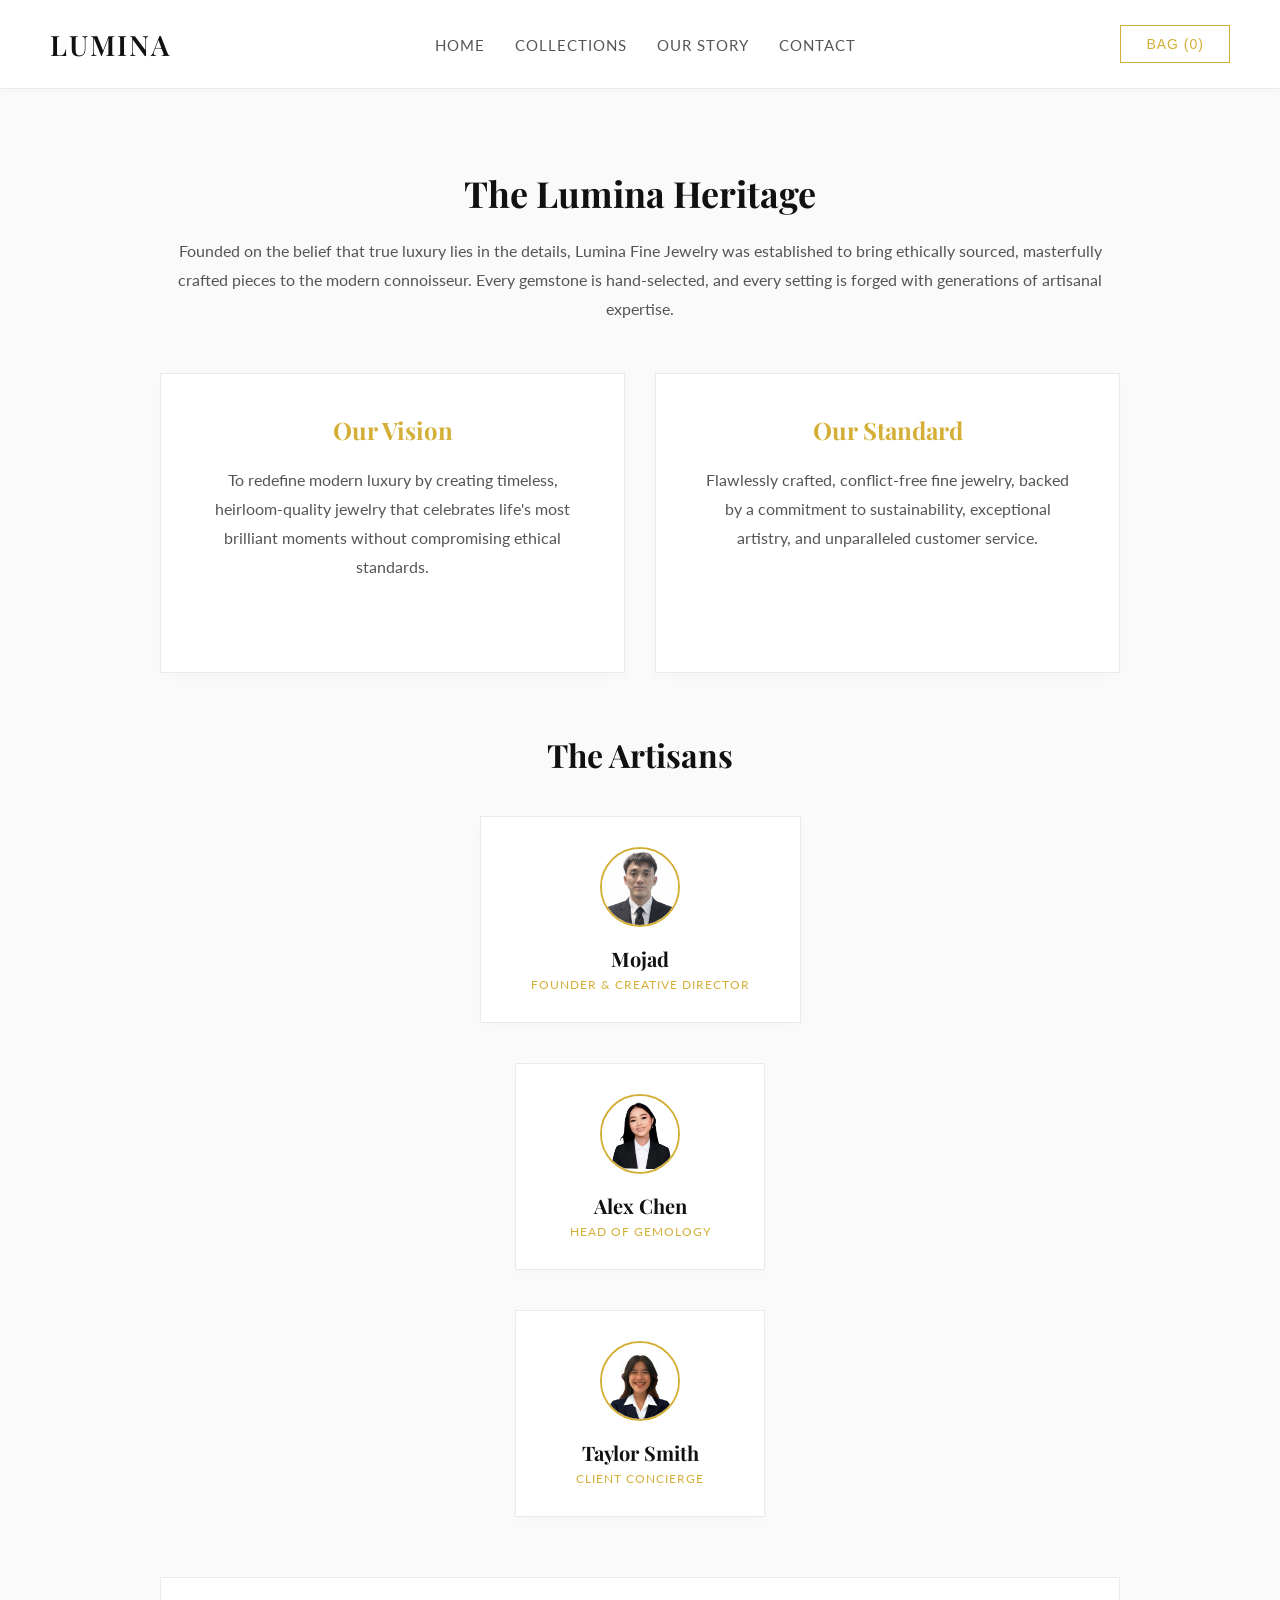
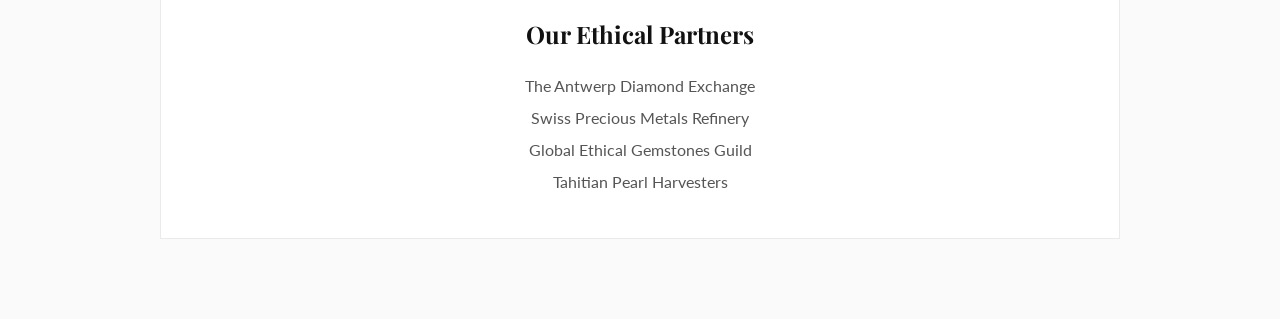
==== about.html @ 33fc54c1 "Update about.html" ====
<!DOCTYPE html>
<html lang="en">
<head>
    <meta charset="UTF-8">
    <meta name="viewport" content="width=device-width, initial-scale=1.0">
    <title>Lumina | The Atelier</title>
    <link rel="stylesheet" href="style.css">
    <link rel="preconnect" href="https://app.snipcart.com">
    <link rel="preconnect" href="https://cdn.snipcart.com">
    <link rel="stylesheet" href="https://cdn.snipcart.com/themes/v3.0.31/default/snipcart.css" />
</head>
<body>

    <header>
        <div class="logo">LUMINA</div>
        <nav>
            <ul class="nav-links">
                <li><a href="index.html">Home</a></li>
                <li><a href="products.html">Collections</a></li>
                <li><a href="about.html">Our Story</a></li>
                <li><a href="contact.html">Contact</a></li>
            </ul>
        </nav>
        <button class="snipcart-checkout yellow-basket">
            Bag (<span class="snipcart-items-count">0</span>)
        </button>
    </header>

    <main class="about-container">
        <section class="company-info" style="opacity: 0; animation: fadeUp 1s ease forwards;">
            <h1>The Lumina Heritage</h1>
            <p>Founded on the belief that true luxury lies in the details, Lumina Fine Jewelry was established to bring ethically sourced, masterfully crafted pieces to the modern connoisseur. Every gemstone is hand-selected, and every setting is forged with generations of artisanal expertise.</p>
            
            <div class="mission-vision">
                <div class="card">
                    <h2>Our Vision</h2>
                    <p>To redefine modern luxury by creating timeless, heirloom-quality jewelry that celebrates life's most brilliant moments without compromising ethical standards.</p>
                </div>
                <div class="card">
                    <h2>Our Standard</h2>
                    <p>Flawlessly crafted, conflict-free fine jewelry, backed by a commitment to sustainability, exceptional artistry, and unparalleled customer service.</p>
                </div>
            </div>
        </section>

        <section class="team-section" style="opacity: 0; animation: fadeUp 1s ease forwards; animation-delay: 0.2s;">
            <h2>The Artisans</h2>
            
            <div class="hierarchy">
                <div class="tier ceo-tier">
                    <div class="team-member">
                        <img src="ceo.jpg" alt="Mojad" class="team-img">
                        <h3>Mojad</h3>
                        <p class="role">Founder & Creative Director</p>
                    </div>
                </div>

                <div class="tier manager-tier">
                    <div class="team-member">
                        <img src="manager.jpg" alt="Alex Chen" class="team-img">
                        <h3>Alex Chen</h3>
                        <p class="role">Head of Gemology</p>
                    </div>
                </div>

                <div class="tier staff-tier">
                    <div class="team-member">
                        <img src="staff.jpg" alt="Taylor Smith" class="team-img">
                        <h3>Taylor Smith</h3>
                        <p class="role">Client Concierge</p>
                    </div>
                </div>
            </div>
        </section>

        <section class="suppliers-section" style="opacity: 0; animation: fadeUp 1s ease forwards; animation-delay: 0.4s;">
            <h2>Our Ethical Partners</h2>
            <ul>
                <li>The Antwerp Diamond Exchange</li>
                <li>Swiss Precious Metals Refinery</li>
                <li>Global Ethical Gemstones Guild</li>
                <li>Tahitian Pearl Harvesters</li>
            </ul>
        </section>
    </main>

    <script async src="https://cdn.snipcart.com/themes/v3.0.31/default/snipcart.js"></script>
    <div hidden id="snipcart" data-api-key="ODQwMzdhNmEtYWU3Ny00MjI5LTlhM2MtNGY4MDAyZmQyNzFiNjM5MDkyNjI5MzI3NDUwMDEy" data-currency="php"></div>
    <script src="script.js"></script>
</body>
</html>
---- style.css ----
@import url('https://fonts.googleapis.com/css2?family=Playfair+Display:ital,wght@0,400;0,600;1,400&family=Lato:wght@300;400&display=swap');

/* General Reset & Luxury Typography */
* { 
    margin: 0; 
    padding: 0; 
    box-sizing: border-box; 
}

body { 
    background-color: #FAFAFA; /* Pearl White */
    color: #333333; /* Soft Onyx */
    font-family: 'Lato', sans-serif; 
}

h1, h2, h3, .logo {
    font-family: 'Playfair Display', serif;
}

/* Header & Navigation */
header { 
    display: flex; 
    justify-content: space-between; 
    align-items: center; 
    padding: 25px 50px; 
    background-color: #FFFFFF; 
    border-bottom: 1px solid #EAEAEA;
    box-shadow: 0 2px 10px rgba(0,0,0,0.02);
}

.logo { 
    font-size: 28px; 
    font-weight: 600; 
    letter-spacing: 2px; 
    color: #111;
}

.nav-links { 
    list-style: none; 
    display: flex; 
    gap: 30px; 
}

.nav-links a { 
    color: #555555; 
    text-decoration: none; 
    font-size: 15px;
    letter-spacing: 1px;
    text-transform: uppercase;
    transition: color 0.3s ease; 
}

.nav-links a:hover { 
    color: #D4AF37; /* Luxury Gold */
}

/* The Gold Basket */
.yellow-basket { 
    background-color: transparent; 
    color: #D4AF37; 
    border: 1px solid #D4AF37; 
    padding: 10px 25px; 
    border-radius: 0px; /* Sharp corners for luxury feel */
    cursor: pointer; 
    font-size: 14px; 
    text-transform: uppercase;
    letter-spacing: 1px;
    transition: all 0.4s ease; 
}

.yellow-basket:hover { 
    background-color: #D4AF37; 
    color: #FFFFFF; 
}

/* Hero Section */
.hero {
    height: 85vh;
    display: flex;
    align-items: center;
    justify-content: center;
    text-align: center;
    padding: 0 20px;
    /* Elegant Jewelry Background */
    background: linear-gradient(rgba(250, 250, 250, 0.3), rgba(250, 250, 250, 0.8)), url('https://images.unsplash.com/photo-1515562141207-7a88fb7ce338?auto=format&fit=crop&w=1920&q=80');
    background-size: cover;
    background-position: center;
}

.hero-content h1 { 
    font-size: 56px; 
    margin-bottom: 20px; 
    color: #111;
}

.hero-content p { 
    font-size: 18px; 
    max-width: 600px; 
    margin: 0 auto 30px auto; 
    color: #555; 
    line-height: 1.8; 
}

/* Buttons */
.btn { 
    padding: 14px 35px; 
    text-decoration: none; 
    font-size: 14px;
    text-transform: uppercase;
    letter-spacing: 2px;
    margin: 0 10px; 
    display: inline-block; 
    cursor: pointer; 
    border: 1px solid #111; 
    transition: all 0.4s ease;
}

.primary-btn { 
    background-color: #111; 
    color: #FFF; 
}

.primary-btn:hover {
    background-color: #D4AF37;
    border-color: #D4AF37;
}

.secondary-btn { 
    background-color: transparent; 
    color: #111; 
}

.secondary-btn:hover {
    background-color: #f0f0f0;
}

/* Animations */
@keyframes fadeUp {
    from { opacity: 0; transform: translateY(30px); }
    to { opacity: 1; transform: translateY(0); }
}

.hero-content {
    opacity: 0;
    animation: fadeUp 1.2s ease forwards;
}

/* Snipcart Luxury Theme Overrides */
#snipcart {
    --bgColor-default: #FFFFFF; 
    --bgColor-alt: #FAFAFA;
    --color-default: #333333;
    --color-alt: #777777;
    --color-icon: #D4AF37;
    --color-brand: #D4AF37;
    --color-link: #D4AF37;
    --color-buttonPrimary: #111111;
    --color-buttonPrimary-hover: #D4AF37;
    --color-buttonPrimary-text: #FFFFFF; 
    --borderColor-default: #EEEEEE;
}

/* Mobile Responsiveness */
@media (max-width: 768px) {
    header { flex-direction: column; padding: 20px; gap: 15px; text-align: center; }
    .nav-links { flex-wrap: wrap; justify-content: center; gap: 15px; }
    .hero-content h1 { font-size: 36px; }
}
/* =========================================
   LUXURY PRODUCT GRID - 
   ========================================= */
.shop-container { 
    max-width: 1200px; 
    margin: 60px auto; 
    padding: 20px; 
}

.product-grid { 
    display: grid; 
    grid-template-columns: repeat(auto-fit, minmax(300px, 1fr)); 
    gap: 40px; 
}

.product-card { 
    background-color: #FFFFFF; 
    padding: 30px; 
    text-align: center; 
    border: 1px solid #EAEAEA;
    transition: all 0.5s ease; 
    opacity: 0; 
    animation: fadeUp 0.8s ease forwards;
}

.product-card:hover { 
    transform: translateY(-8px); 
    box-shadow: 0 15px 30px rgba(0,0,0,0.05); 
    border-color: #D4AF37;
}

/* Staggered Animations */
.product-card:nth-child(1) { animation-delay: 0.1s; }
.product-card:nth-child(2) { animation-delay: 0.2s; }
.product-card:nth-child(3) { animation-delay: 0.3s; }
.product-card:nth-child(4) { animation-delay: 0.4s; }
.product-card:nth-child(5) { animation-delay: 0.5s; }

.product-card h3 { 
    margin-bottom: 10px; 
    font-size: 22px; 
    color: #111;
}

.product-card .category { 
    font-size: 11px; 
    color: #D4AF37; 
    margin-bottom: 15px; 
    text-transform: uppercase; 
    letter-spacing: 2px;
}

.product-card .desc { 
    font-size: 14px; 
    color: #777; 
    margin-bottom: 25px; 
    height: 40px; 
    line-height: 1.5;
}

.product-card .price { 
    font-size: 20px; 
    font-weight: 600; 
    margin-bottom: 25px; 
    color: #111;
}

.product-img {
    width: 100%;
    height: 280px;
    object-fit: cover;
    margin-bottom: 20px;
    transition: transform 0.7s ease;
}

.product-card:hover .product-img {
    transform: scale(1.05);
}

.search-container input {
    padding: 12px 20px; 
    width: 100%; 
    max-width: 400px; 
    border: 1px solid #EAEAEA; 
    background-color: #FAFAFA; 
    color: #333; 
    font-family: 'Lato', sans-serif;
    outline: none;
    transition: border 0.3s ease;
}

.search-container input:focus {
    border-color: #D4AF37;
}
/* =========================================
   ABOUT PAGE (LUXURY THEME)
   ========================================= */
.about-container { max-width: 1000px; margin: 60px auto; padding: 20px; text-align: center; }
.company-info h1 { margin-bottom: 20px; color: #111; font-size: 36px; }
.company-info p { color: #555; line-height: 1.8; margin-bottom: 50px; }
.mission-vision { display: flex; gap: 30px; margin-bottom: 60px; }
.mission-vision .card { background-color: #FFF; padding: 40px; border: 1px solid #EAEAEA; flex: 1; box-shadow: 0 5px 15px rgba(0,0,0,0.02); }
.mission-vision h2 { color: #D4AF37; margin-bottom: 20px; font-size: 24px; }

.team-section { margin-bottom: 60px; }
.team-section h2 { margin-bottom: 40px; color: #111; font-size: 32px;}
.hierarchy { display: flex; flex-direction: column; align-items: center; gap: 40px; }
.tier { display: flex; justify-content: center; gap: 30px; }
.team-member { background-color: #FFF; padding: 30px 50px; border: 1px solid #EAEAEA; text-align: center; min-width: 250px; box-shadow: 0 5px 15px rgba(0,0,0,0.02); }
.team-img { width: 80px; height: 80px; border-radius: 50%; object-fit: cover; border: 2px solid #D4AF37; margin-bottom: 15px; }
.team-member h3 { margin-bottom: 5px; font-size: 20px; color: #111; }
.team-member .role { color: #D4AF37; font-size: 12px; text-transform: uppercase; letter-spacing: 1px; }

.suppliers-section { background-color: #FFF; padding: 40px; border: 1px solid #EAEAEA; }
.suppliers-section h2 { color: #111; margin-bottom: 20px; }
.suppliers-section ul { list-style: none; color: #555; line-height: 2; }

/* =========================================
   CONTACT PAGE (LUXURY THEME)
   ========================================= */
.contact-container { max-width: 1000px; margin: 60px auto; padding: 20px; }
.contact-wrapper { display: flex; gap: 50px; flex-wrap: wrap; }
.contact-info, .contact-form-container { flex: 1; min-width: 300px; background-color: #FFF; padding: 40px; border: 1px solid #EAEAEA; box-shadow: 0 5px 15px rgba(0,0,0,0.02); }
.contact-info h2, .contact-form-container h2 { margin-bottom: 25px; color: #111; }
.contact-info p { color: #555; margin-bottom: 25px; line-height: 1.8; }
.info-list { list-style: none; margin-bottom: 30px; }
.info-list li { margin-bottom: 15px; color: #333; }

.contact-form .form-group { margin-bottom: 25px; }
.contact-form label { display: block; margin-bottom: 10px; color: #555; font-size: 12px; text-transform: uppercase; letter-spacing: 1px; text-align: left; }
.contact-form input, .contact-form select, .contact-form textarea { width: 100%; padding: 15px; background-color: #FAFAFA; border: 1px solid #EAEAEA; color: #333; font-family: 'Lato', sans-serif; outline: none; transition: border 0.3s ease; }
.contact-form input:focus, .contact-form select:focus, .contact-form textarea:focus { border-color: #D4AF37; }
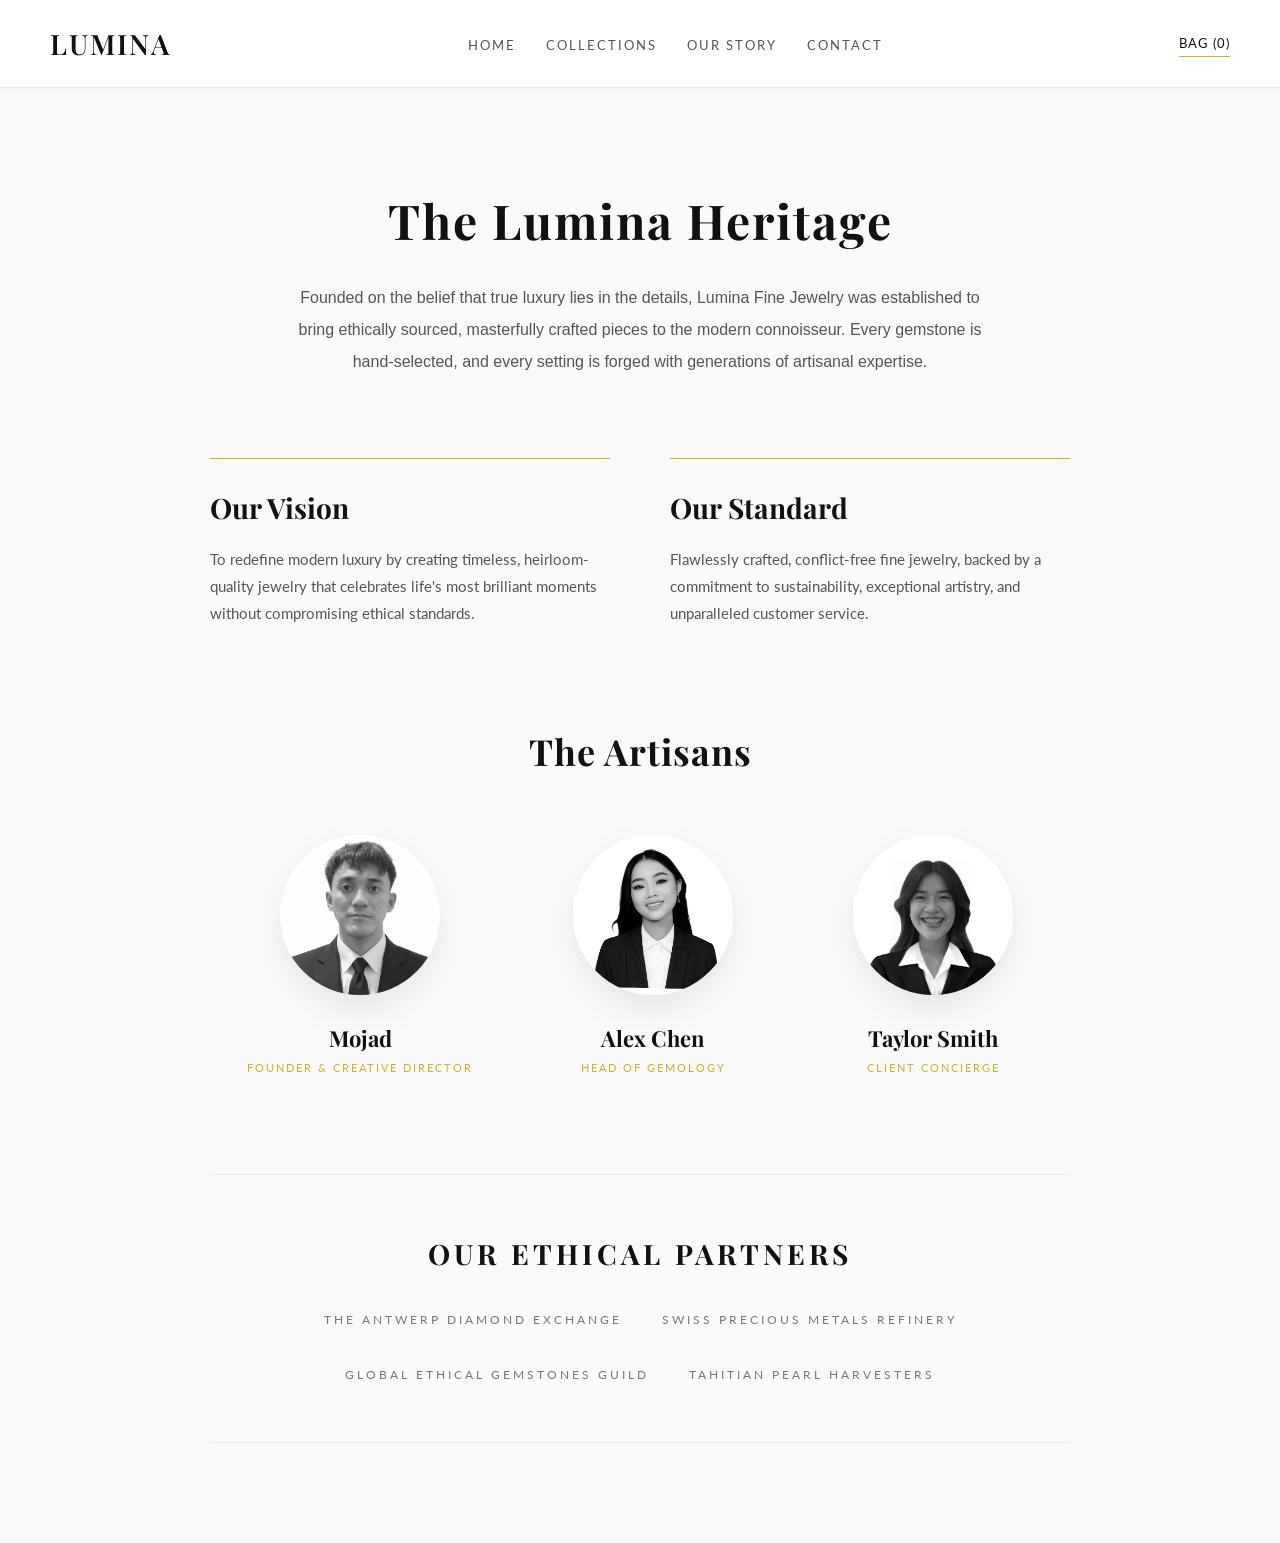
==== commit 467f9c35: "Fix HTML encoding issues in about.html" ====
--- a/about.html
+++ b/about.html
@@ -85,7 +85,7 @@
     </main>
 
     <script async src="https://cdn.snipcart.com/themes/v3.0.31/default/snipcart.js"></script>
-    <div hidden id="snipcart" data-api-key="ODQwMzdhNmEtYWU3Ny00MjI5LTlhM2MtNGY4MDAyZmQyNzFiNjM5MDkyNjI5MzI3NDUwMDEy" data-currency="php"></div>
+    <div hidden id="snipcart" data-api-key="ZjcyM2M0YTAtOWQ5Zi00ODljLTkwZDQtMDY2Mzk1NTE3ZDMyNjM5MTAwMDE5Mzc3NTAxNTI1" data-currency="php"></div>
     <script src="script.js"></script>
 </body>
 </html>
--- a/style.css
+++ b/style.css
@@ -1,6 +1,8 @@
 @import url('https://fonts.googleapis.com/css2?family=Playfair+Display:ital,wght@0,400;0,600;1,400&family=Lato:wght@300;400&display=swap');
 
-/* General Reset & Luxury Typography */
+/* =========================================
+   GENERAL RESET & LUXURY TYPOGRAPHY
+   ========================================= */
 * { 
     margin: 0; 
     padding: 0; 
@@ -17,7 +19,9 @@
     font-family: 'Playfair Display', serif;
 }
 
-/* Header & Navigation */
+/* =========================================
+   HEADER & NAVIGATION
+   ========================================= */
 header { 
     display: flex; 
     justify-content: space-between; 
@@ -26,6 +30,7 @@
     background-color: #FFFFFF; 
     border-bottom: 1px solid #EAEAEA;
     box-shadow: 0 2px 10px rgba(0,0,0,0.02);
+    position: relative; /* Fixes overlap */
 }
 
 .logo { 
@@ -33,6 +38,7 @@
     font-weight: 600; 
     letter-spacing: 2px; 
     color: #111;
+    text-transform: uppercase;
 }
 
 .nav-links { 
@@ -44,8 +50,8 @@
 .nav-links a { 
     color: #555555; 
     text-decoration: none; 
-    font-size: 15px;
-    letter-spacing: 1px;
+    font-size: 13px;
+    letter-spacing: 2px;
     text-transform: uppercase;
     transition: color 0.3s ease; 
 }
@@ -57,95 +63,249 @@
 /* The Gold Basket */
 .yellow-basket { 
     background-color: transparent; 
-    color: #D4AF37; 
-    border: 1px solid #D4AF37; 
-    padding: 10px 25px; 
-    border-radius: 0px; /* Sharp corners for luxury feel */
+    color: #111; 
+    border: none;
+    border-bottom: 1px solid #D4AF37;
+    padding: 5px 0; 
     cursor: pointer; 
-    font-size: 14px; 
+    font-size: 13px; 
+    font-family: 'Lato', sans-serif;
     text-transform: uppercase;
     letter-spacing: 1px;
     transition: all 0.4s ease; 
 }
 
 .yellow-basket:hover { 
-    background-color: #D4AF37; 
-    color: #FFFFFF; 
-}
-
-/* Hero Section */
+    color: #D4AF37; 
+}
+
+/* =========================================
+   HERO SECTION (SPLIT EDITORIAL DESIGN)
+   ========================================= */
 .hero {
-    height: 85vh;
+    height: 88vh; 
     display: flex;
     align-items: center;
-    justify-content: center;
-    text-align: center;
-    padding: 0 20px;
-    /* Elegant Jewelry Background */
-    background: linear-gradient(rgba(250, 250, 250, 0.3), rgba(250, 250, 250, 0.8)), url('https://images.unsplash.com/photo-1515562141207-7a88fb7ce338?auto=format&fit=crop&w=1920&q=80');
-    background-size: cover;
-    background-position: center;
-}
-
-.hero-content h1 { 
-    font-size: 56px; 
+    justify-content: space-between;
+    background-color: #FAFAFA;
+    padding: 0; /* Removing padding so the image bleeds to the edge */
+}
+
+.hero-text {
+    width: 50%;
+    padding: 0 8%;
+    text-align: left;
+    opacity: 0;
+    animation: slideRight 1.2s ease forwards;
+}
+
+.hero-image {
+    width: 50%;
+    height: 100%;
+    /* Stunning crisp jewelry image, no fade */
+    background: url('https://images.unsplash.com/photo-1515562141207-7a88fb7ce338?auto=format&fit=crop&w=1920&q=80') center/cover no-repeat;
+    opacity: 0;
+    animation: slideLeft 1.2s ease forwards;
+}
+
+.hero-text h1 { 
+    font-size: 68px; /* Massive editorial font */
     margin-bottom: 20px; 
     color: #111;
-}
-
-.hero-content p { 
-    font-size: 18px; 
-    max-width: 600px; 
-    margin: 0 auto 30px auto; 
+    line-height: 1.1;
+}
+
+.hero-text p { 
+    font-size: 16px; 
+    margin-bottom: 40px; 
     color: #555; 
     line-height: 1.8; 
-}
-
-/* Buttons */
+    max-width: 450px;
+}
+
+.cta-buttons {
+    display: flex;
+    gap: 20px;
+}
+
 .btn { 
     padding: 14px 35px; 
     text-decoration: none; 
-    font-size: 14px;
-    text-transform: uppercase;
-    letter-spacing: 2px;
-    margin: 0 10px; 
+    font-size: 11px;
+    text-transform: uppercase;
+    letter-spacing: 3px;
+    margin: 0; /* Resetting margin for the flex layout */
     display: inline-block; 
     cursor: pointer; 
     border: 1px solid #111; 
     transition: all 0.4s ease;
 }
 
-.primary-btn { 
-    background-color: #111; 
-    color: #FFF; 
-}
-
-.primary-btn:hover {
-    background-color: #D4AF37;
-    border-color: #D4AF37;
-}
-
-.secondary-btn { 
+/* Custom Sliding Animations */
+@keyframes slideRight {
+    from { opacity: 0; transform: translateX(-40px); }
+    to { opacity: 1; transform: translateX(0); }
+}
+
+@keyframes slideLeft {
+    from { opacity: 0; transform: translateX(40px); }
+    to { opacity: 1; transform: translateX(0); }
+}
+
+/* =========================================
+   "LOOKBOOK" COLLECTION LAYOUT
+   ========================================= */
+.shop-container { max-width: 1000px; margin: 60px auto; padding: 20px; }
+
+.product-grid { 
+    display: flex; 
+    flex-direction: column; 
+    gap: 80px; 
+}
+
+.product-card { 
+    display: flex;
+    flex-direction: row;
+    align-items: center;
     background-color: transparent; 
-    color: #111; 
-}
-
-.secondary-btn:hover {
-    background-color: #f0f0f0;
-}
-
-/* Animations */
+    border: none;
+    border-bottom: 1px solid #EAEAEA;
+    padding-bottom: 50px;
+    gap: 50px;
+    opacity: 0; 
+    animation: fadeUp 0.8s ease forwards;
+}
+
+.product-card:nth-child(1) { animation-delay: 0.1s; }
+.product-card:nth-child(2) { animation-delay: 0.2s; }
+.product-card:nth-child(3) { animation-delay: 0.3s; }
+.product-card:nth-child(4) { animation-delay: 0.4s; }
+.product-card:nth-child(5) { animation-delay: 0.5s; }
+
+.product-img {
+    width: 50%;
+    height: 450px; 
+    object-fit: cover;
+    border-radius: 4px;
+    box-shadow: 0 10px 30px rgba(0,0,0,0.05);
+}
+
+.product-info {
+    width: 50%;
+    text-align: left;
+    display: flex;
+    flex-direction: column;
+}
+
+.product-info h3 { margin-bottom: 15px; font-size: 32px; color: #111; }
+.product-info .category { font-size: 12px; color: #D4AF37; margin-bottom: 25px; text-transform: uppercase; letter-spacing: 3px; }
+.product-info .desc { font-size: 15px; color: #555; margin-bottom: 35px; line-height: 1.8; }
+.product-info .price { font-size: 24px; font-weight: 600; margin-bottom: 35px; color: #111; }
+
+.bag-btn {
+    align-self: flex-start;
+    background: transparent;
+    color: #111;
+    border: 1px solid #111;
+    padding: 15px 35px;
+    font-size: 11px;
+    text-transform: uppercase;
+    letter-spacing: 3px;
+    cursor: pointer;
+    transition: all 0.4s ease;
+}
+
+.bag-btn:hover { background: #111; color: #FFF; border-color: #111; }
+
+
+/* =========================================
+   ATELIER (ABOUT) PAGE
+   ========================================= */
+.about-container { max-width: 900px; margin: 80px auto; padding: 20px; text-align: center; }
+.company-info h1 { margin-bottom: 30px; color: #111; font-size: 48px; letter-spacing: 2px; }
+.company-info > p { color: #555; line-height: 2; margin: 0 auto 80px; max-width: 700px; font-size: 16px; font-weight: 300; }
+
+.mission-vision { display: flex; gap: 60px; margin-bottom: 100px; text-align: left; }
+.mission-vision .card { background: transparent; padding: 0; border: none; border-top: 1px solid #D4AF37; padding-top: 30px; flex: 1; box-shadow: none; }
+.mission-vision h2 { color: #111; margin-bottom: 20px; font-size: 28px; }
+.mission-vision p { color: #555; line-height: 1.8; font-size: 15px; }
+
+.team-section { margin-bottom: 100px; }
+.team-section h2 { margin-bottom: 60px; font-size: 36px; color: #111; letter-spacing: 1px; }
+
+/* Horizontal Artisan Layout */
+.hierarchy { 
+    display: flex; 
+    flex-direction: row; 
+    justify-content: center; 
+    align-items: flex-start; 
+    gap: 80px; 
+    flex-wrap: wrap; 
+}
+
+.tier { 
+    display: contents; 
+}
+
+.team-member { 
+    background: transparent; 
+    padding: 0; 
+    border: none; 
+    text-align: center; 
+    min-width: 200px; 
+    box-shadow: none; 
+    transition: transform 0.4s ease; 
+}
+.team-member:hover { transform: translateY(-5px); }
+
+/* High-Fashion Grayscale Effect */
+.team-img { 
+    width: 160px; 
+    height: 160px; 
+    border-radius: 50%; 
+    object-fit: cover; 
+    border: none; 
+    box-shadow: 0 15px 35px rgba(0,0,0,0.08); 
+    margin-bottom: 25px; 
+    filter: grayscale(100%); 
+    transition: all 0.5s ease; 
+}
+.team-member:hover .team-img { filter: grayscale(0%); box-shadow: 0 20px 40px rgba(212, 175, 55, 0.3); }
+
+.team-member h3 { margin-bottom: 8px; font-size: 22px; color: #111; }
+.team-member .role { color: #D4AF37; font-size: 11px; text-transform: uppercase; letter-spacing: 2px; }
+
+/* Suppliers */
+.suppliers-section { border-top: 1px solid #EAEAEA; border-bottom: 1px solid #EAEAEA; padding: 60px 0; background: transparent; }
+.suppliers-section h2 { margin-bottom: 40px; font-size: 28px; color: #111; text-transform: uppercase; letter-spacing: 4px; }
+.suppliers-section ul { list-style: none; display: flex; flex-wrap: wrap; justify-content: center; gap: 40px; }
+.suppliers-section li { color: #777; font-size: 12px; text-transform: uppercase; letter-spacing: 3px; transition: color 0.3s ease; }
+.suppliers-section li:hover { color: #D4AF37; }
+
+/* =========================================
+   CONCIERGE (CONTACT) PAGE
+   ========================================= */
+.contact-container { max-width: 1000px; margin: 60px auto; padding: 20px; text-align: center; }
+.contact-info h2, .contact-form-container h2 { margin-bottom: 20px; color: #111; font-size: 32px; }
+.contact-info p { color: #555; line-height: 1.8; margin-bottom: 40px; }
+.contact-wrapper { display: flex; gap: 50px; flex-wrap: wrap; text-align: left; }
+.contact-info, .contact-form-container { background-color: #FFF; padding: 40px; border: 1px solid #EAEAEA; flex: 1; box-shadow: 0 5px 15px rgba(0,0,0,0.02); }
+.contact-form .form-group { margin-bottom: 25px; }
+.contact-form label { display: block; margin-bottom: 10px; color: #555; font-size: 12px; text-transform: uppercase; letter-spacing: 1px; }
+.contact-form input, .contact-form select, .contact-form textarea { width: 100%; padding: 15px; background-color: #FAFAFA; border: 1px solid #EAEAEA; color: #333; font-family: 'Lato', sans-serif; outline: none; transition: border 0.3s ease; }
+.contact-form input:focus, .contact-form select:focus, .contact-form textarea:focus { border-color: #D4AF37; }
+
+/* =========================================
+   SEARCH BAR & UTILITIES
+   ========================================= */
+.search-container input { padding: 12px 20px; width: 100%; max-width: 400px; border: 1px solid #EAEAEA; background-color: #FAFAFA; color: #333; outline: none; }
+
 @keyframes fadeUp {
     from { opacity: 0; transform: translateY(30px); }
     to { opacity: 1; transform: translateY(0); }
 }
 
-.hero-content {
-    opacity: 0;
-    animation: fadeUp 1.2s ease forwards;
-}
-
-/* Snipcart Luxury Theme Overrides */
+/* Snipcart Light Theme */
 #snipcart {
     --bgColor-default: #FFFFFF; 
     --bgColor-alt: #FAFAFA;
@@ -160,141 +320,31 @@
     --borderColor-default: #EEEEEE;
 }
 
-/* Mobile Responsiveness */
+/* =========================================
+   MOBILE RESPONSIVENESS
+   ========================================= */
 @media (max-width: 768px) {
     header { flex-direction: column; padding: 20px; gap: 15px; text-align: center; }
     .nav-links { flex-wrap: wrap; justify-content: center; gap: 15px; }
-    .hero-content h1 { font-size: 36px; }
-}
-/* =========================================
-   LUXURY PRODUCT GRID - 
-   ========================================= */
-.shop-container { 
-    max-width: 1200px; 
-    margin: 60px auto; 
-    padding: 20px; 
-}
-
-.product-grid { 
-    display: grid; 
-    grid-template-columns: repeat(auto-fit, minmax(300px, 1fr)); 
-    gap: 40px; 
-}
-
-.product-card { 
-    background-color: #FFFFFF; 
-    padding: 30px; 
-    text-align: center; 
-    border: 1px solid #EAEAEA;
-    transition: all 0.5s ease; 
-    opacity: 0; 
-    animation: fadeUp 0.8s ease forwards;
-}
-
-.product-card:hover { 
-    transform: translateY(-8px); 
-    box-shadow: 0 15px 30px rgba(0,0,0,0.05); 
-    border-color: #D4AF37;
-}
-
-/* Staggered Animations */
-.product-card:nth-child(1) { animation-delay: 0.1s; }
-.product-card:nth-child(2) { animation-delay: 0.2s; }
-.product-card:nth-child(3) { animation-delay: 0.3s; }
-.product-card:nth-child(4) { animation-delay: 0.4s; }
-.product-card:nth-child(5) { animation-delay: 0.5s; }
-
-.product-card h3 { 
-    margin-bottom: 10px; 
-    font-size: 22px; 
-    color: #111;
-}
-
-.product-card .category { 
-    font-size: 11px; 
-    color: #D4AF37; 
-    margin-bottom: 15px; 
-    text-transform: uppercase; 
-    letter-spacing: 2px;
-}
-
-.product-card .desc { 
-    font-size: 14px; 
-    color: #777; 
-    margin-bottom: 25px; 
-    height: 40px; 
-    line-height: 1.5;
-}
-
-.product-card .price { 
-    font-size: 20px; 
-    font-weight: 600; 
-    margin-bottom: 25px; 
-    color: #111;
-}
-
-.product-img {
-    width: 100%;
-    height: 280px;
-    object-fit: cover;
-    margin-bottom: 20px;
-    transition: transform 0.7s ease;
-}
-
-.product-card:hover .product-img {
-    transform: scale(1.05);
-}
-
-.search-container input {
-    padding: 12px 20px; 
-    width: 100%; 
-    max-width: 400px; 
-    border: 1px solid #EAEAEA; 
-    background-color: #FAFAFA; 
-    color: #333; 
-    font-family: 'Lato', sans-serif;
-    outline: none;
-    transition: border 0.3s ease;
-}
-
-.search-container input:focus {
-    border-color: #D4AF37;
-}
-/* =========================================
-   ABOUT PAGE (LUXURY THEME)
-   ========================================= */
-.about-container { max-width: 1000px; margin: 60px auto; padding: 20px; text-align: center; }
-.company-info h1 { margin-bottom: 20px; color: #111; font-size: 36px; }
-.company-info p { color: #555; line-height: 1.8; margin-bottom: 50px; }
-.mission-vision { display: flex; gap: 30px; margin-bottom: 60px; }
-.mission-vision .card { background-color: #FFF; padding: 40px; border: 1px solid #EAEAEA; flex: 1; box-shadow: 0 5px 15px rgba(0,0,0,0.02); }
-.mission-vision h2 { color: #D4AF37; margin-bottom: 20px; font-size: 24px; }
-
-.team-section { margin-bottom: 60px; }
-.team-section h2 { margin-bottom: 40px; color: #111; font-size: 32px;}
-.hierarchy { display: flex; flex-direction: column; align-items: center; gap: 40px; }
-.tier { display: flex; justify-content: center; gap: 30px; }
-.team-member { background-color: #FFF; padding: 30px 50px; border: 1px solid #EAEAEA; text-align: center; min-width: 250px; box-shadow: 0 5px 15px rgba(0,0,0,0.02); }
-.team-img { width: 80px; height: 80px; border-radius: 50%; object-fit: cover; border: 2px solid #D4AF37; margin-bottom: 15px; }
-.team-member h3 { margin-bottom: 5px; font-size: 20px; color: #111; }
-.team-member .role { color: #D4AF37; font-size: 12px; text-transform: uppercase; letter-spacing: 1px; }
-
-.suppliers-section { background-color: #FFF; padding: 40px; border: 1px solid #EAEAEA; }
-.suppliers-section h2 { color: #111; margin-bottom: 20px; }
-.suppliers-section ul { list-style: none; color: #555; line-height: 2; }
-
-/* =========================================
-   CONTACT PAGE (LUXURY THEME)
-   ========================================= */
-.contact-container { max-width: 1000px; margin: 60px auto; padding: 20px; }
-.contact-wrapper { display: flex; gap: 50px; flex-wrap: wrap; }
-.contact-info, .contact-form-container { flex: 1; min-width: 300px; background-color: #FFF; padding: 40px; border: 1px solid #EAEAEA; box-shadow: 0 5px 15px rgba(0,0,0,0.02); }
-.contact-info h2, .contact-form-container h2 { margin-bottom: 25px; color: #111; }
-.contact-info p { color: #555; margin-bottom: 25px; line-height: 1.8; }
-.info-list { list-style: none; margin-bottom: 30px; }
-.info-list li { margin-bottom: 15px; color: #333; }
-
-.contact-form .form-group { margin-bottom: 25px; }
-.contact-form label { display: block; margin-bottom: 10px; color: #555; font-size: 12px; text-transform: uppercase; letter-spacing: 1px; text-align: left; }
-.contact-form input, .contact-form select, .contact-form textarea { width: 100%; padding: 15px; background-color: #FAFAFA; border: 1px solid #EAEAEA; color: #333; font-family: 'Lato', sans-serif; outline: none; transition: border 0.3s ease; }
-.contact-form input:focus, .contact-form select:focus, .contact-form textarea:focus { border-color: #D4AF37; }+    
+    /* Hero Mobile Fix */
+    .hero { flex-direction: column-reverse; height: auto; }
+    .hero-text { width: 100%; padding: 60px 20px; text-align: center; }
+    .hero-text h1 { font-size: 42px; }
+    .hero-text p { margin: 0 auto 30px; }
+    .cta-buttons { justify-content: center; flex-direction: column; }
+    .hero-image { width: 100%; height: 400px; }
+    
+    /* Lookbook Mobile */
+    .product-card { flex-direction: column; gap: 30px; text-align: center; }
+    .product-img { width: 100%; height: 350px; }
+    .product-info { width: 100%; text-align: center; align-items: center; }
+    .bag-btn { align-self: center; }
+    
+    /* About Mobile */
+    .mission-vision { flex-direction: column; gap: 40px; }
+    .hierarchy { gap: 40px; }
+    .suppliers-section ul { flex-direction: column; gap: 20px; }
+    
+    .contact-wrapper { flex-direction: column; }
+}
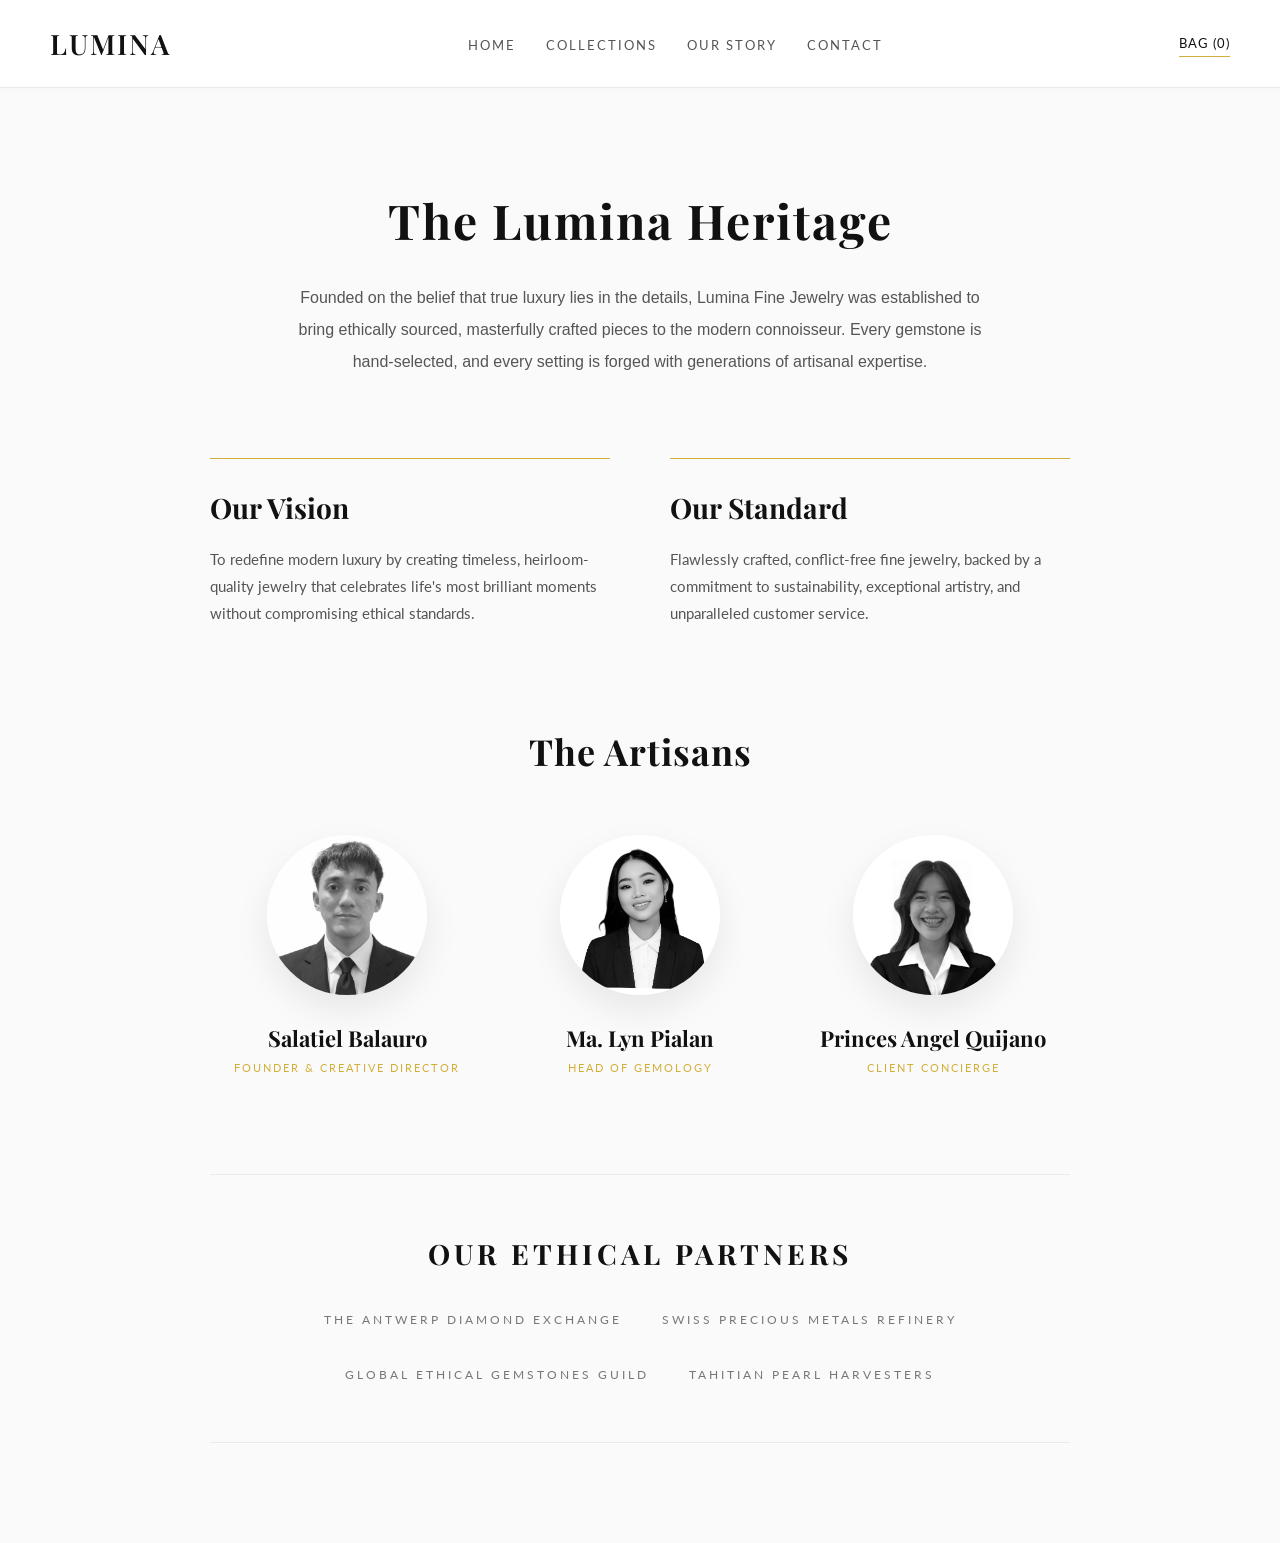
==== commit 45d9cfa9: "Update about.html" ====
--- a/about.html
+++ b/about.html
@@ -50,7 +50,7 @@
                 <div class="tier ceo-tier">
                     <div class="team-member">
                         <img src="ceo.jpg" alt="Mojad" class="team-img">
-                        <h3>Mojad</h3>
+                        <h3>Salatiel Balauro</h3>
                         <p class="role">Founder & Creative Director</p>
                     </div>
                 </div>
@@ -58,7 +58,7 @@
                 <div class="tier manager-tier">
                     <div class="team-member">
                         <img src="manager.jpg" alt="Alex Chen" class="team-img">
-                        <h3>Alex Chen</h3>
+                        <h3>Ma. Lyn Pialan</h3>
                         <p class="role">Head of Gemology</p>
                     </div>
                 </div>
@@ -66,7 +66,7 @@
                 <div class="tier staff-tier">
                     <div class="team-member">
                         <img src="staff.jpg" alt="Taylor Smith" class="team-img">
-                        <h3>Taylor Smith</h3>
+                        <h3>Princes Angel Quijano</h3>
                         <p class="role">Client Concierge</p>
                     </div>
                 </div>
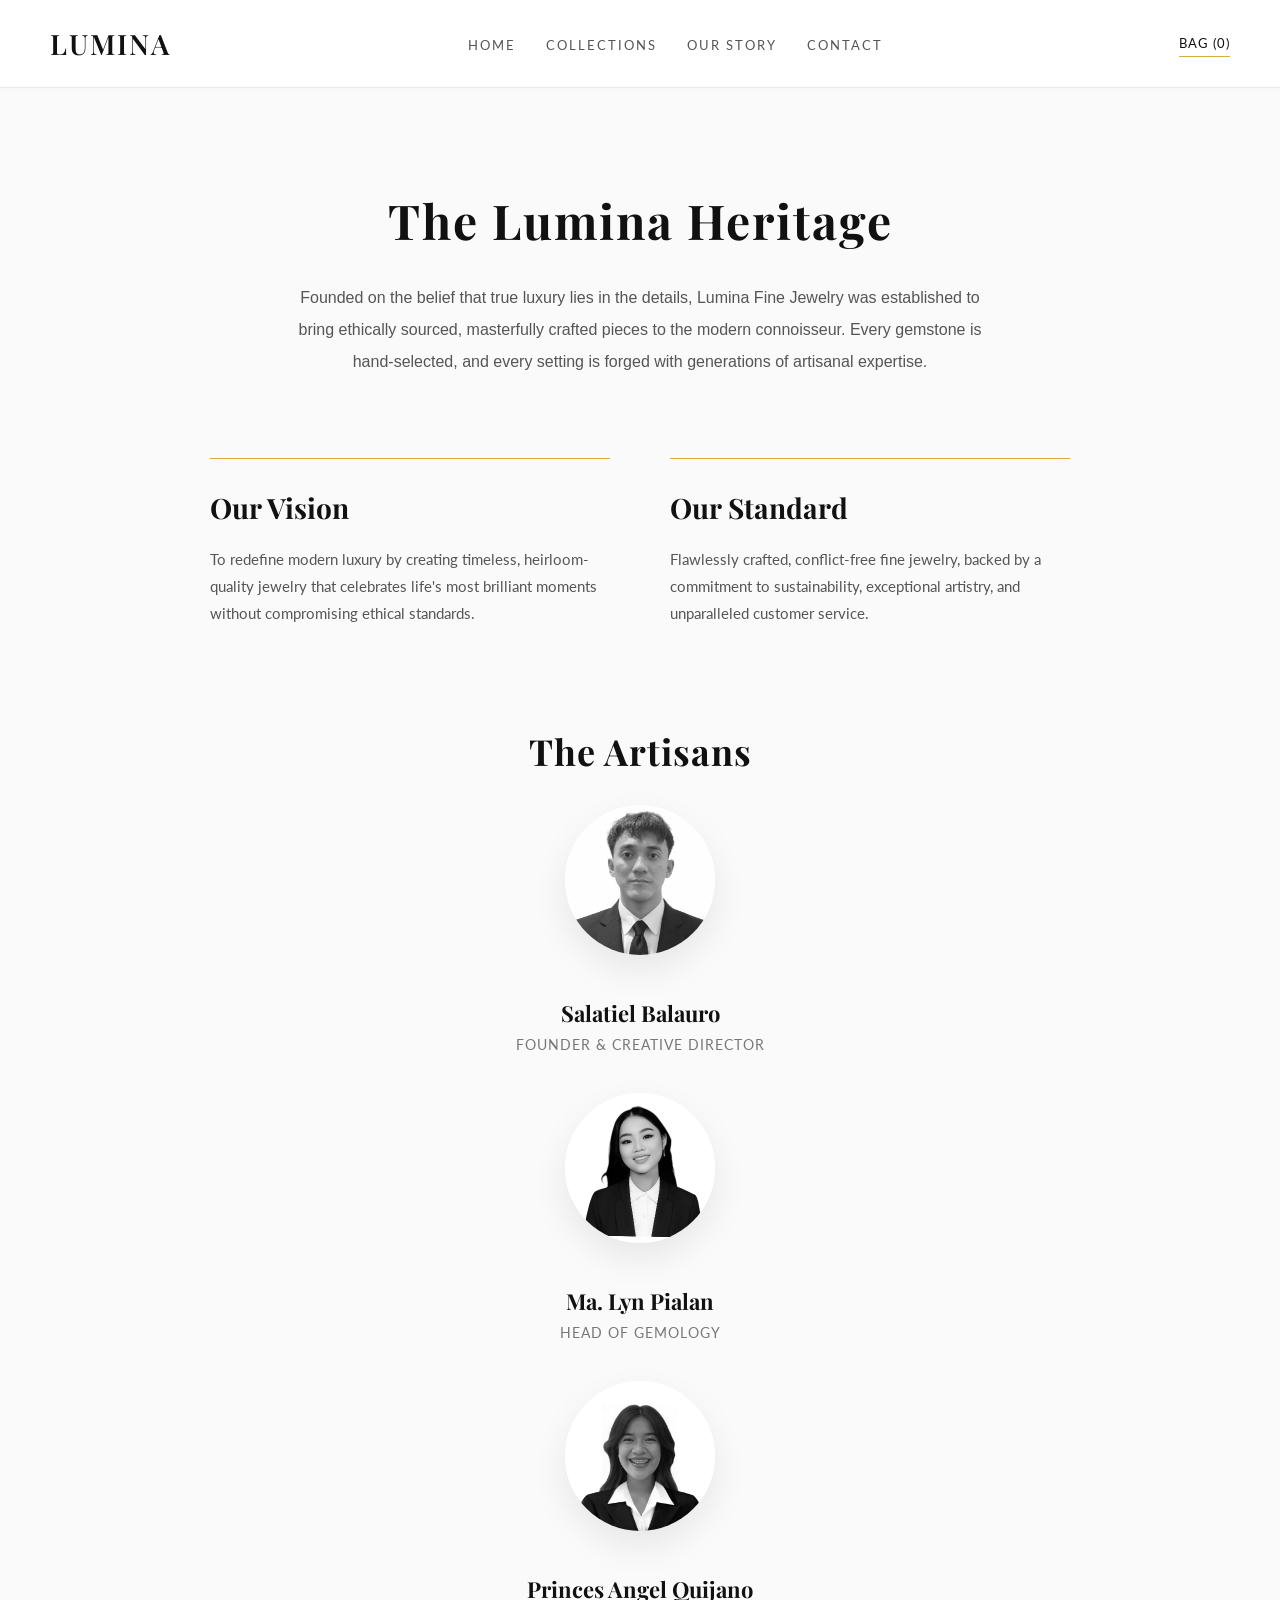
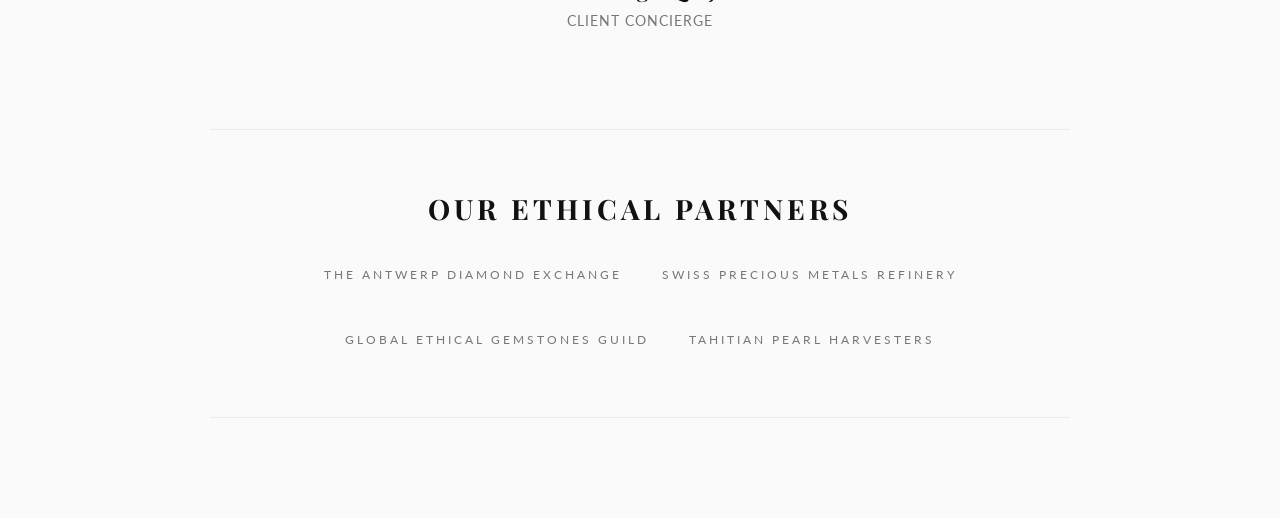
==== commit 23f746d8: "Update about.html" ====
--- a/about.html
+++ b/about.html
@@ -44,42 +44,44 @@
         </section>
 
         <section class="team-section" style="opacity: 0; animation: fadeUp 1s ease forwards; animation-delay: 0.2s;">
-            <h2>The Artisans</h2>
+            <h2 style="text-align: center; margin-bottom: 30px;">The Artisans</h2>
             
-            <div class="hierarchy">
+            <div class="hierarchy" style="display: flex; flex-direction: column; align-items: center; gap: 40px; text-align: center;">
+                
                 <div class="tier ceo-tier">
                     <div class="team-member">
-                        <img src="ceo.jpg" alt="Mojad" class="team-img">
-                        <h3>Salatiel Balauro</h3>
-                        <p class="role">Founder & Creative Director</p>
+                        <img src="ceo.jpg" alt="Mojad" class="team-img" style="border-radius: 50%; width: 150px; height: 150px; object-fit: cover;">
+                        <h3 style="margin-top: 15px;">Salatiel Balauro</h3>
+                        <p class="role" style="color: #777; font-size: 14px; text-transform: uppercase; letter-spacing: 1px;">Founder & Creative Director</p>
                     </div>
                 </div>
 
                 <div class="tier manager-tier">
                     <div class="team-member">
-                        <img src="manager.jpg" alt="Alex Chen" class="team-img">
-                        <h3>Ma. Lyn Pialan</h3>
-                        <p class="role">Head of Gemology</p>
+                        <img src="manager.jpg" alt="Alex Chen" class="team-img" style="border-radius: 50%; width: 150px; height: 150px; object-fit: cover;">
+                        <h3 style="margin-top: 15px;">Ma. Lyn Pialan</h3>
+                        <p class="role" style="color: #777; font-size: 14px; text-transform: uppercase; letter-spacing: 1px;">Head of Gemology</p>
                     </div>
                 </div>
 
                 <div class="tier staff-tier">
                     <div class="team-member">
-                        <img src="staff.jpg" alt="Taylor Smith" class="team-img">
-                        <h3>Princes Angel Quijano</h3>
-                        <p class="role">Client Concierge</p>
+                        <img src="staff.jpg" alt="Taylor Smith" class="team-img" style="border-radius: 50%; width: 150px; height: 150px; object-fit: cover;">
+                        <h3 style="margin-top: 15px;">Princes Angel Quijano</h3>
+                        <p class="role" style="color: #777; font-size: 14px; text-transform: uppercase; letter-spacing: 1px;">Client Concierge</p>
                     </div>
                 </div>
+
             </div>
         </section>
 
-        <section class="suppliers-section" style="opacity: 0; animation: fadeUp 1s ease forwards; animation-delay: 0.4s;">
+        <section class="suppliers-section" style="opacity: 0; animation: fadeUp 1s ease forwards; animation-delay: 0.4s; text-align: center; margin-top: 60px;">
             <h2>Our Ethical Partners</h2>
-            <ul>
-                <li>The Antwerp Diamond Exchange</li>
-                <li>Swiss Precious Metals Refinery</li>
-                <li>Global Ethical Gemstones Guild</li>
-                <li>Tahitian Pearl Harvesters</li>
+            <ul style="list-style: none; padding: 0; margin-top: 20px;">
+                <li style="margin-bottom: 10px;">The Antwerp Diamond Exchange</li>
+                <li style="margin-bottom: 10px;">Swiss Precious Metals Refinery</li>
+                <li style="margin-bottom: 10px;">Global Ethical Gemstones Guild</li>
+                <li style="margin-bottom: 10px;">Tahitian Pearl Harvesters</li>
             </ul>
         </section>
     </main>
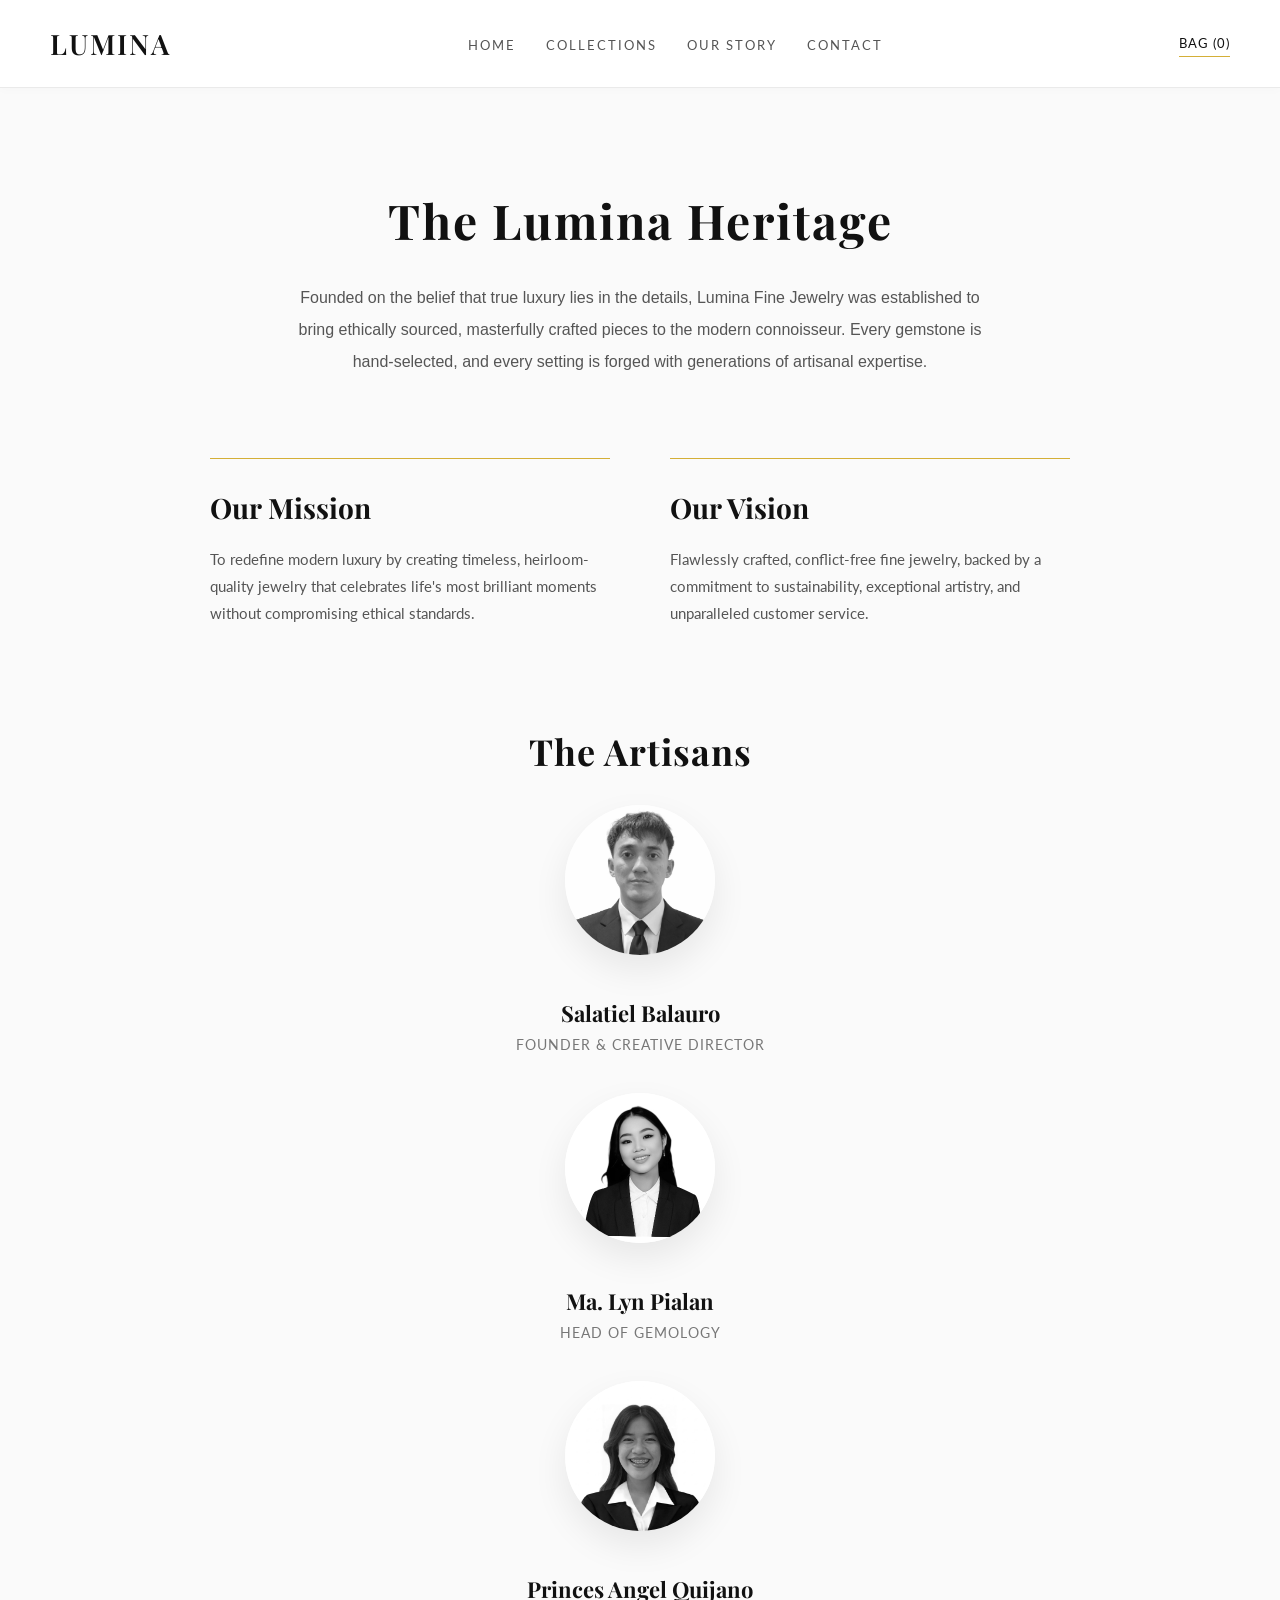
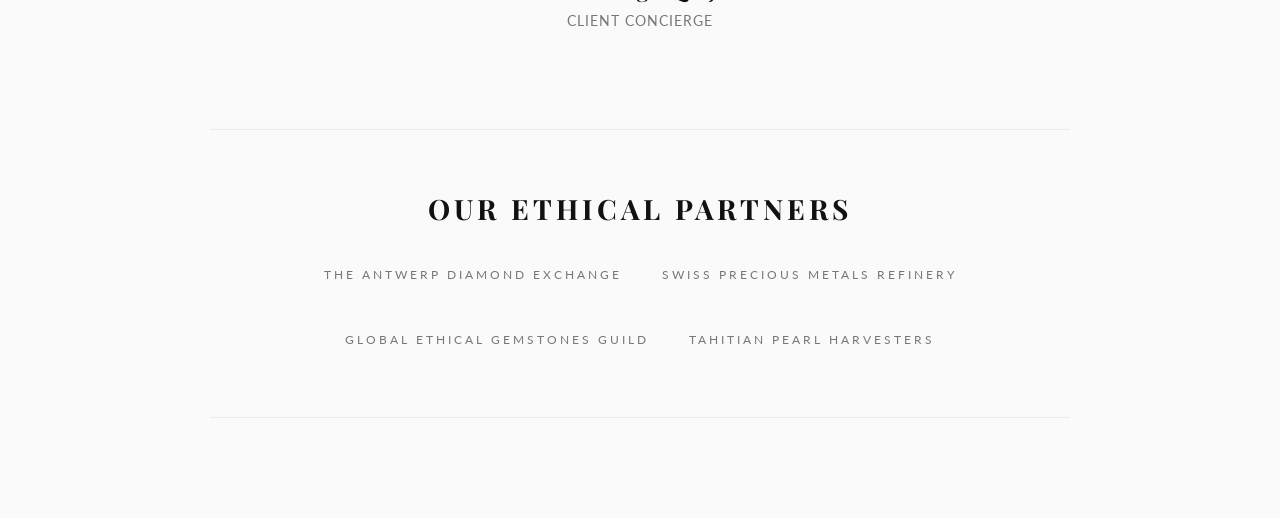
==== commit 4059adb4: "Update about.html" ====
--- a/about.html
+++ b/about.html
@@ -33,11 +33,11 @@
             
             <div class="mission-vision">
                 <div class="card">
-                    <h2>Our Vision</h2>
+                    <h2>Our Mission</h2>
                     <p>To redefine modern luxury by creating timeless, heirloom-quality jewelry that celebrates life's most brilliant moments without compromising ethical standards.</p>
                 </div>
                 <div class="card">
-                    <h2>Our Standard</h2>
+                    <h2>Our Vision</h2>
                     <p>Flawlessly crafted, conflict-free fine jewelry, backed by a commitment to sustainability, exceptional artistry, and unparalleled customer service.</p>
                 </div>
             </div>
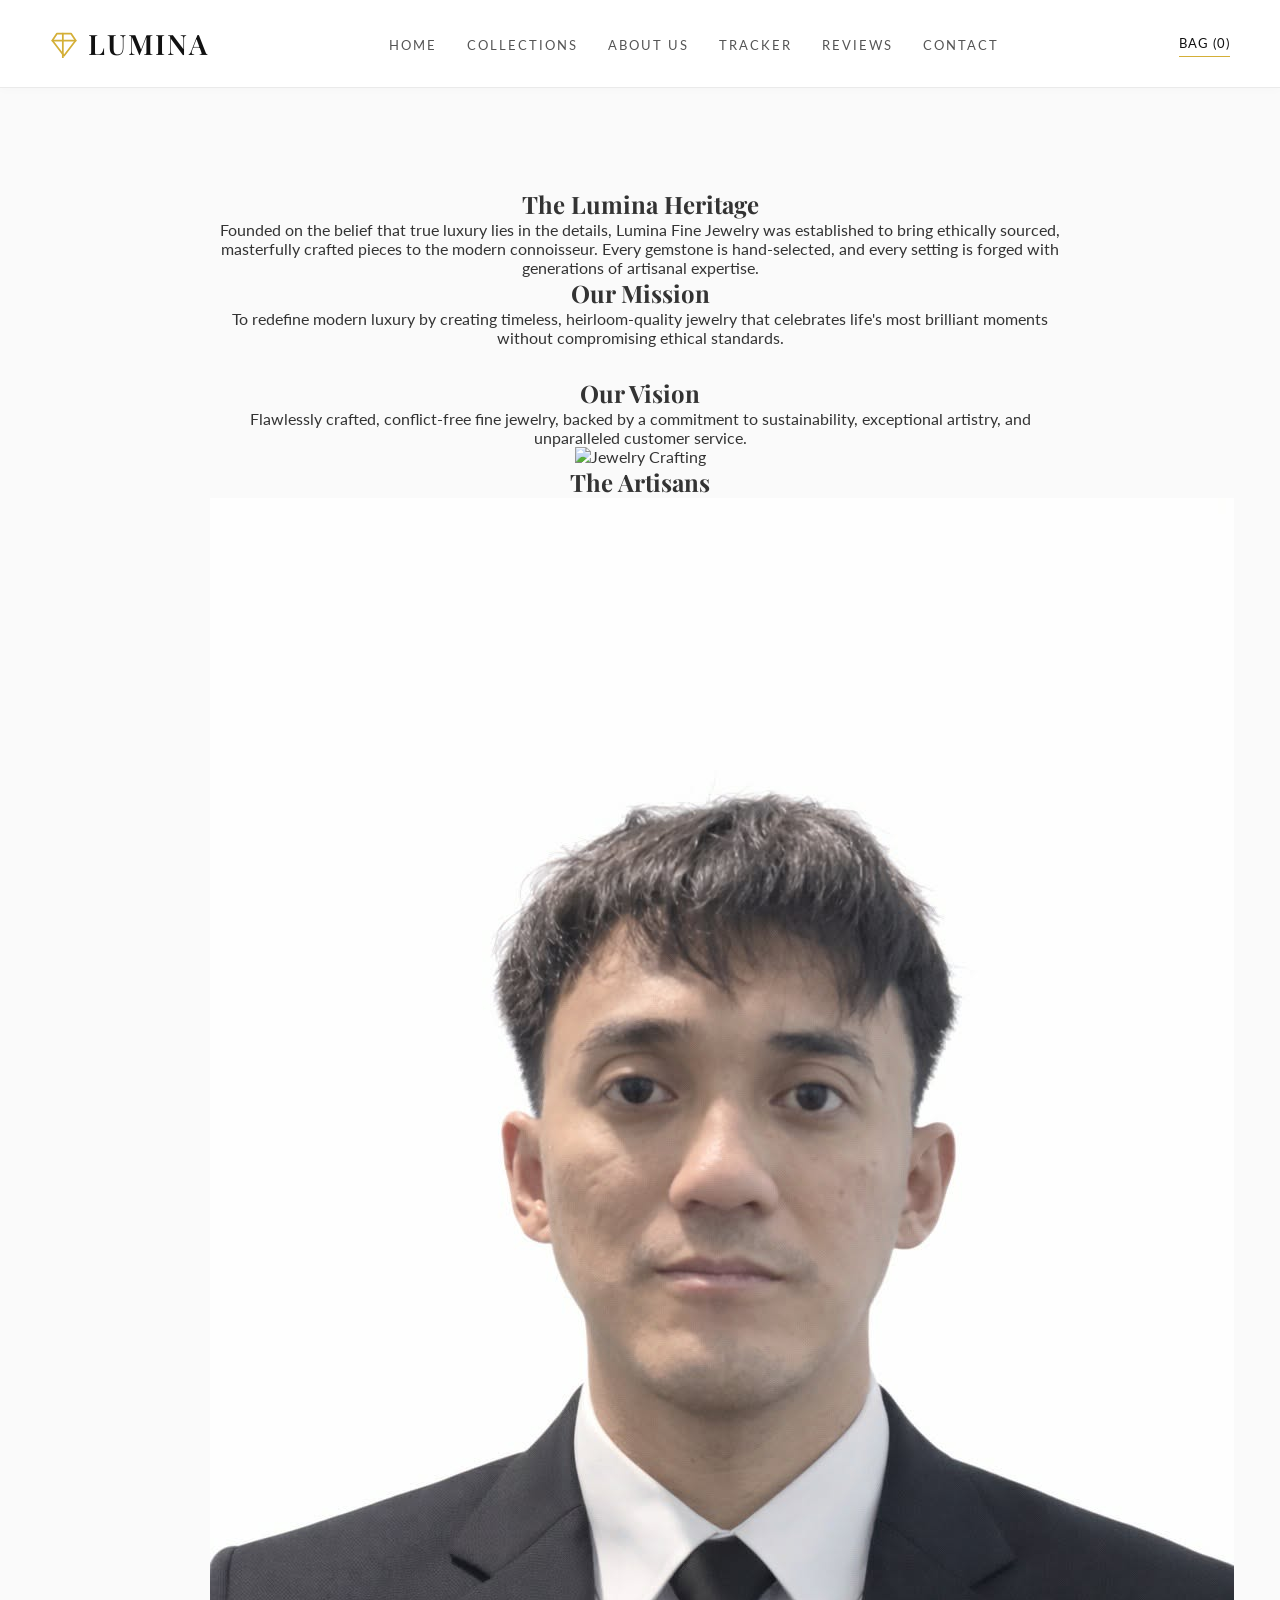
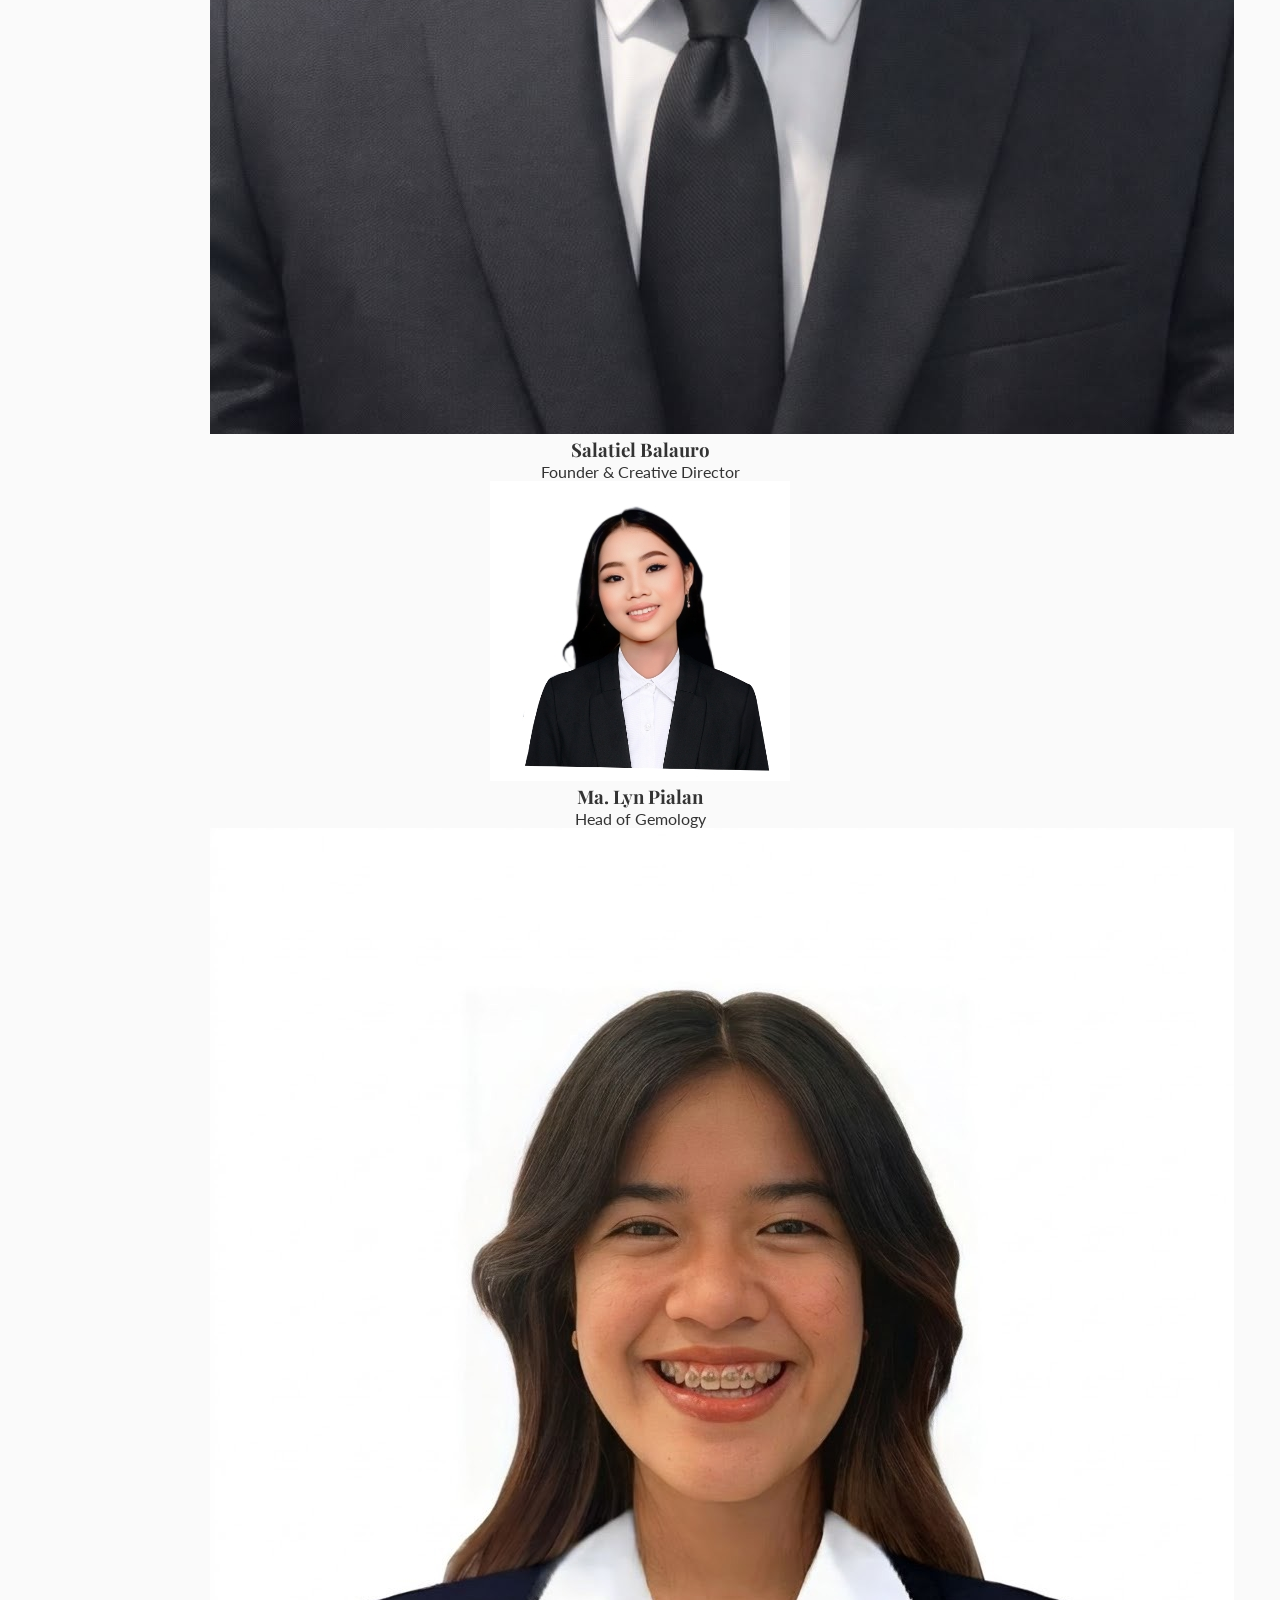
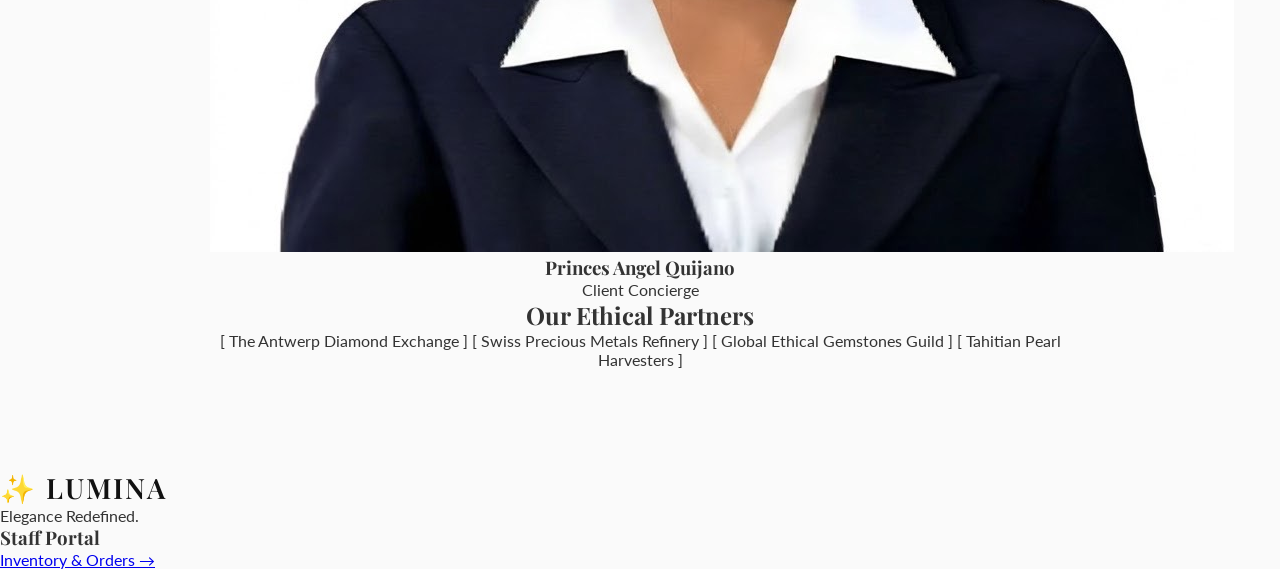
==== commit 1e79e01d: "Update about.html" ====
--- a/about.html
+++ b/about.html
@@ -12,12 +12,21 @@
 <body>
 
     <header>
-        <div class="logo">LUMINA</div>
+        <div class="logo" style="display: flex; align-items: center; gap: 10px;">
+            <svg width="28" height="28" viewBox="0 0 24 24" fill="none" stroke="#D4AF37" stroke-width="1.5" stroke-linecap="round" stroke-linejoin="round">
+                <path d="M6 3h12l4 6-10 13L2 9Z"></path>
+                <path d="M11 3v21"></path>
+                <path d="M2 9h20"></path>
+            </svg>
+            Lumina
+        </div>
         <nav>
-            <ul class="nav-links">
+           <ul class="nav-links">
                 <li><a href="index.html">Home</a></li>
                 <li><a href="products.html">Collections</a></li>
-                <li><a href="about.html">Our Story</a></li>
+                <li><a href="about.html">About us</a></li>
+                <li><a href="tracker.html">Tracker</a></li>
+                <li><a href="reviews.html">Reviews</a></li>
                 <li><a href="contact.html">Contact</a></li>
             </ul>
         </nav>
@@ -26,65 +35,71 @@
         </button>
     </header>
 
-    <main class="about-container">
-        <section class="company-info" style="opacity: 0; animation: fadeUp 1s ease forwards;">
+    <main class="page-container about-container">
+        <section class="page-header" style="opacity: 0; animation: fadeUp 1s ease forwards;">
             <h1>The Lumina Heritage</h1>
             <p>Founded on the belief that true luxury lies in the details, Lumina Fine Jewelry was established to bring ethically sourced, masterfully crafted pieces to the modern connoisseur. Every gemstone is hand-selected, and every setting is forged with generations of artisanal expertise.</p>
-            
-            <div class="mission-vision">
-                <div class="card">
-                    <h2>Our Mission</h2>
-                    <p>To redefine modern luxury by creating timeless, heirloom-quality jewelry that celebrates life's most brilliant moments without compromising ethical standards.</p>
-                </div>
-                <div class="card">
-                    <h2>Our Vision</h2>
-                    <p>Flawlessly crafted, conflict-free fine jewelry, backed by a commitment to sustainability, exceptional artistry, and unparalleled customer service.</p>
-                </div>
-            </div>
         </section>
 
-        <section class="team-section" style="opacity: 0; animation: fadeUp 1s ease forwards; animation-delay: 0.2s;">
-            <h2 style="text-align: center; margin-bottom: 30px;">The Artisans</h2>
+        <section class="story-content" style="opacity: 0; animation: fadeUp 1s ease forwards; animation-delay: 0.2s;">
+            <div class="story-text">
+                <h2>Our Mission</h2>
+                <p>To redefine modern luxury by creating timeless, heirloom-quality jewelry that celebrates life's most brilliant moments without compromising ethical standards.</p>
+                <h2 style="margin-top: 30px;">Our Vision</h2>
+                <p>Flawlessly crafted, conflict-free fine jewelry, backed by a commitment to sustainability, exceptional artistry, and unparalleled customer service.</p>
+            </div>
+            <img src="https://images.pexels.com/photos/6098251/pexels-photo-6098251.jpeg" alt="Jewelry Crafting" class="story-image">
+        </section>
+
+        <section class="leadership-section" style="opacity: 0; animation: fadeUp 1s ease forwards; animation-delay: 0.3s;">
+            <h2>The Artisans</h2>
             
-            <div class="hierarchy" style="display: flex; flex-direction: column; align-items: center; gap: 40px; text-align: center;">
+            <div class="team-grid">
                 
-                <div class="tier ceo-tier">
-                    <div class="team-member">
-                        <img src="ceo.jpg" alt="Mojad" class="team-img" style="border-radius: 50%; width: 150px; height: 150px; object-fit: cover;">
-                        <h3 style="margin-top: 15px;">Salatiel Balauro</h3>
-                        <p class="role" style="color: #777; font-size: 14px; text-transform: uppercase; letter-spacing: 1px;">Founder & Creative Director</p>
-                    </div>
+                <div class="team-card ceo-tier">
+                    <img src="ceo.jpg" alt="Jeany Rose Cordova">
+                    <h3>Salatiel Balauro</h3>
+                    <p class="role">Founder & Creative Director</p>
                 </div>
 
-                <div class="tier manager-tier">
-                    <div class="team-member">
-                        <img src="manager.jpg" alt="Alex Chen" class="team-img" style="border-radius: 50%; width: 150px; height: 150px; object-fit: cover;">
-                        <h3 style="margin-top: 15px;">Ma. Lyn Pialan</h3>
-                        <p class="role" style="color: #777; font-size: 14px; text-transform: uppercase; letter-spacing: 1px;">Head of Gemology</p>
-                    </div>
+                <div class="team-card manager-tier">
+                    <img src="manager.jpg" alt="Hershey Delantar">
+                    <h3>Ma. Lyn Pialan</h3>
+                    <p class="role">Head of Gemology</p>
                 </div>
 
-                <div class="tier staff-tier">
-                    <div class="team-member">
-                        <img src="staff.jpg" alt="Taylor Smith" class="team-img" style="border-radius: 50%; width: 150px; height: 150px; object-fit: cover;">
-                        <h3 style="margin-top: 15px;">Princes Angel Quijano</h3>
-                        <p class="role" style="color: #777; font-size: 14px; text-transform: uppercase; letter-spacing: 1px;">Client Concierge</p>
-                    </div>
+                <div class="team-card staff-tier">
+                    <img src="staff.jpg" alt="Gabriela Mae Capilitan">
+                    <h3>Princes Angel Quijano</h3>
+                    <p class="role">Client Concierge</p>
                 </div>
 
             </div>
         </section>
 
-        <section class="suppliers-section" style="opacity: 0; animation: fadeUp 1s ease forwards; animation-delay: 0.4s; text-align: center; margin-top: 60px;">
+        <section class="suppliers" style="opacity: 0; animation: fadeUp 1s ease forwards; animation-delay: 0.4s;">
             <h2>Our Ethical Partners</h2>
-            <ul style="list-style: none; padding: 0; margin-top: 20px;">
-                <li style="margin-bottom: 10px;">The Antwerp Diamond Exchange</li>
-                <li style="margin-bottom: 10px;">Swiss Precious Metals Refinery</li>
-                <li style="margin-bottom: 10px;">Global Ethical Gemstones Guild</li>
-                <li style="margin-bottom: 10px;">Tahitian Pearl Harvesters</li>
-            </ul>
+            <div class="supplier-logos">
+                <span>[ The Antwerp Diamond Exchange ]</span>
+                <span>[ Swiss Precious Metals Refinery ]</span>
+                <span>[ Global Ethical Gemstones Guild ]</span>
+                <span>[ Tahitian Pearl Harvesters ]</span>
+            </div>
         </section>
     </main>
+
+    <footer>
+        <div class="footer-content">
+            <div class="footer-column">
+                <div class="logo">✨ LUMINA</div>
+                <p>Elegance Redefined.</p>
+            </div>
+            <div class="footer-column">
+                <h3>Staff Portal</h3>
+                <a href="inventory.html" class="admin-link">Inventory & Orders &rarr;</a>
+            </div>
+        </div>
+    </footer>
 
     <script async src="https://cdn.snipcart.com/themes/v3.0.31/default/snipcart.js"></script>
     <div hidden id="snipcart" data-api-key="ZjcyM2M0YTAtOWQ5Zi00ODljLTkwZDQtMDY2Mzk1NTE3ZDMyNjM5MTAwMDE5Mzc3NTAxNTI1" data-currency="php"></div>
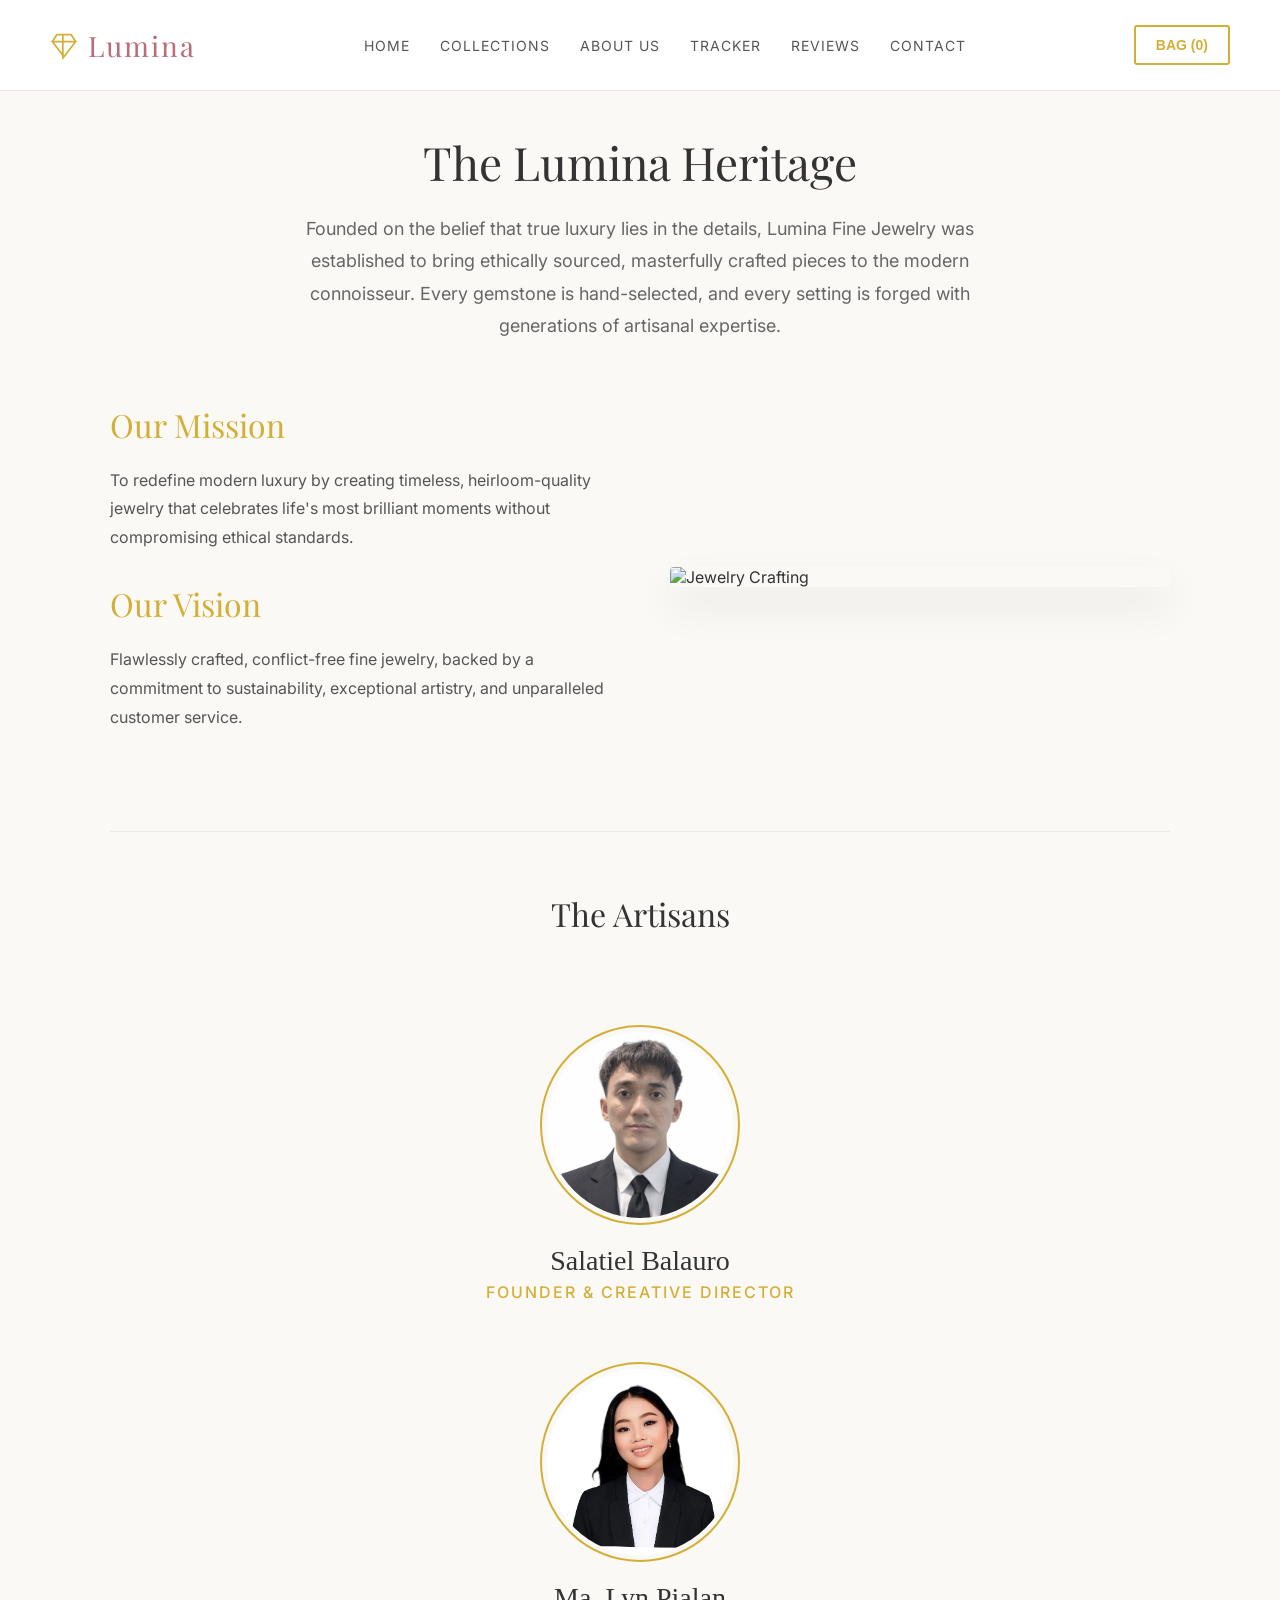
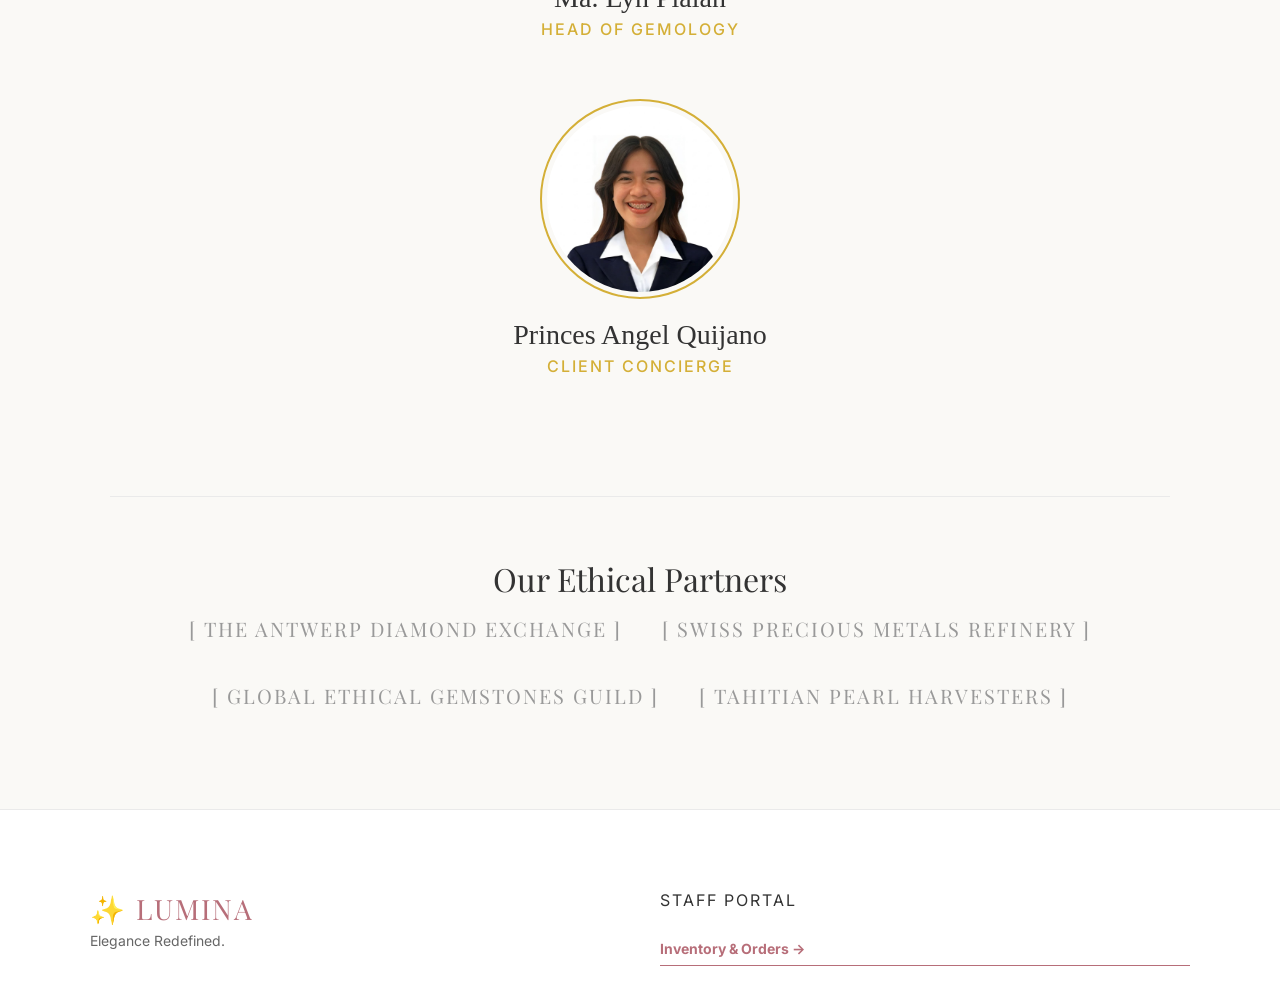
==== commit d6329636: "Refactor leadership section layout and styles Updated the layout and styling of the leadership secti" ====
--- a/about.html
+++ b/about.html
@@ -51,27 +51,27 @@
             <img src="https://images.pexels.com/photos/6098251/pexels-photo-6098251.jpeg" alt="Jewelry Crafting" class="story-image">
         </section>
 
-        <section class="leadership-section" style="opacity: 0; animation: fadeUp 1s ease forwards; animation-delay: 0.3s;">
-            <h2>The Artisans</h2>
+        <section class="leadership-section" style="opacity: 0; animation: fadeUp 1s ease forwards; animation-delay: 0.3s; text-align: center;">
+            <h2 style="margin-bottom: 50px;">The Artisans</h2>
             
-            <div class="team-grid">
+            <div class="team-grid" style="display: flex; flex-direction: column; align-items: center; gap: 60px;">
                 
-                <div class="team-card ceo-tier">
-                    <img src="ceo.jpg" alt="Jeany Rose Cordova">
+                <div class="team-card ceo-tier" style="max-width: 400px; width: 100%;">
+                    <img src="ceo.jpg" alt="Salatiel Balauro" style="width: 200px; height: 200px; border-radius: 50%; object-fit: cover; margin-bottom: 20px; border: 2px solid #D4AF37; padding: 5px;">
                     <h3>Salatiel Balauro</h3>
-                    <p class="role">Founder & Creative Director</p>
+                    <p class="role" style="color: #D4AF37; letter-spacing: 2px; font-weight: 500;">FOUNDER & CREATIVE DIRECTOR</p>
                 </div>
 
-                <div class="team-card manager-tier">
-                    <img src="manager.jpg" alt="Hershey Delantar">
+                <div class="team-card manager-tier" style="max-width: 400px; width: 100%;">
+                    <img src="manager.jpg" alt="Ma. Lyn Pialan" style="width: 200px; height: 200px; border-radius: 50%; object-fit: cover; margin-bottom: 20px; border: 2px solid #D4AF37; padding: 5px;">
                     <h3>Ma. Lyn Pialan</h3>
-                    <p class="role">Head of Gemology</p>
+                    <p class="role" style="color: #D4AF37; letter-spacing: 2px; font-weight: 500;">HEAD OF GEMOLOGY</p>
                 </div>
 
-                <div class="team-card staff-tier">
-                    <img src="staff.jpg" alt="Gabriela Mae Capilitan">
+                <div class="team-card staff-tier" style="max-width: 400px; width: 100%;">
+                    <img src="staff.jpg" alt="Princes Angel Quijano" style="width: 200px; height: 200px; border-radius: 50%; object-fit: cover; margin-bottom: 20px; border: 2px solid #D4AF37; padding: 5px;">
                     <h3>Princes Angel Quijano</h3>
-                    <p class="role">Client Concierge</p>
+                    <p class="role" style="color: #D4AF37; letter-spacing: 2px; font-weight: 500;">CLIENT CONCIERGE</p>
                 </div>
 
             </div>
--- a/style.css
+++ b/style.css
@@ -1,350 +1,227 @@
-@import url('https://fonts.googleapis.com/css2?family=Playfair+Display:ital,wght@0,400;0,600;1,400&family=Lato:wght@300;400&display=swap');
+@import url('https://fonts.googleapis.com/css2?family=Playfair+Display:ital,wght@0,400;0,600;1,400&family=Inter:wght@300;400;500&display=swap');
 
 /* =========================================
-   GENERAL RESET & LUXURY TYPOGRAPHY
+   1. LUMINA JEWELRY | GLOBAL STYLES
    ========================================= */
-* { 
-    margin: 0; 
-    padding: 0; 
-    box-sizing: border-box; 
-}
+* { margin: 0; padding: 0; box-sizing: border-box; }
 
 body { 
-    background-color: #FAFAFA; /* Pearl White */
-    color: #333333; /* Soft Onyx */
-    font-family: 'Lato', sans-serif; 
+    background-color: #faf9f6; /* Soft cream/pearl background */
+    color: #333333; 
+    font-family: 'Inter', 'Helvetica Neue', Arial, sans-serif; 
 }
 
 h1, h2, h3, .logo {
-    font-family: 'Playfair Display', serif;
-}
+    font-family: 'Playfair Display', Georgia, serif; 
+    font-weight: 400;
+}
+
+/* --- HEADER --- */
+header { 
+    display: flex; justify-content: space-between; align-items: center; 
+    padding: 25px 50px; background-color: #ffffff; 
+    border-bottom: 1px solid #eaeaea; 
+}
+.logo { font-size: 28px; color: #b76e79; letter-spacing: 2px;}
+.nav-links { list-style: none; display: flex; gap: 30px; }
+.nav-links a { color: #555; text-decoration: none; font-size: 14px; text-transform: uppercase; letter-spacing: 1px; transition: 0.3s;}
+.nav-links a:hover { color: #b76e79; }
+
+/* The Yellow Basket */
+.yellow-basket { 
+    background-color: transparent; color: #D4AF37; 
+    border: 2px solid #D4AF37; padding: 10px 20px; border-radius: 3px; 
+    cursor: pointer; font-size: 14px; text-transform: uppercase; font-weight: bold; transition: 0.3s; 
+}
+.yellow-basket:hover { background-color: #D4AF37; color: #ffffff; }
+
+/* --- HERO CTA --- */
+.hero {
+    height: 70vh; display: flex; align-items: center; justify-content: center; text-align: center;
+    background: linear-gradient(rgba(255,255,255,0.7), rgba(255,255,255,0.7)), url('https://images.unsplash.com/photo-1515562141207-7a88fb7ce338?auto=format&fit=crop&w=1920&q=80');
+    background-size: cover; background-position: center;
+}
+.hero-text h1 { font-size: 56px; margin-bottom: 15px; color: #333; }
+.hero-text p { font-size: 18px; max-width: 600px; margin: 0 auto 30px; color: #555; line-height: 1.8; }
+
+.btn { padding: 15px 30px; text-decoration: none; font-size: 13px; text-transform: uppercase; letter-spacing: 2px; border-radius: 2px; cursor: pointer; border: none; transition: 0.3s; margin: 0 10px; display: inline-block;}
+.primary-btn { background-color: #b76e79; color: #fff; }
+.primary-btn:hover { background-color: #333; }
+.secondary-btn { background-color: transparent; border: 1px solid #333; color: #333; }
+.secondary-btn:hover { background-color: #333; color: #fff; }
+
+/* --- SECTION WRAPPERS --- */
+.featured-products, .order-tracking, .reviews, .suppliers { max-width: 1100px; margin: 80px auto; padding: 0 20px; }
+.section-header { display: flex; justify-content: space-between; align-items: flex-end; margin-bottom: 40px; border-bottom: 1px solid #eaeaea; padding-bottom: 10px; }
+.section-header h2, .reviews h2, .suppliers h2, .order-tracking h2 { font-size: 32px; color: #333; margin-bottom: 15px;}
+.view-all { color: #b76e79; text-decoration: none; font-size: 14px; text-transform: uppercase; letter-spacing: 1px;}
+
+/* --- PRODUCT GRID --- */
+.product-grid { display: grid; grid-template-columns: repeat(auto-fit, minmax(300px, 1fr)); gap: 40px; }
+.product-card { text-align: center; background: #fff; padding: 20px; border: 1px solid #eaeaea; transition: 0.4s; }
+.product-card:hover { box-shadow: 0 15px 30px rgba(0,0,0,0.05); transform: translateY(-5px); }
+.product-img { width: 100%; height: 300px; object-fit: cover; margin-bottom: 20px; }
+.product-card h3 { font-size: 20px; margin-bottom: 10px; }
+.product-card .price { font-size: 18px; color: #b76e79; margin-bottom: 20px; }
+
+.add-to-cart-btn { width: 100%; background: transparent; color: #333; border: 1px solid #333; padding: 12px; text-transform: uppercase; letter-spacing: 1px; cursor: pointer; transition: 0.3s;}
+.add-to-cart-btn:hover { background: #b76e79; color: #fff; border-color: #b76e79;}
+
+/* --- LUXURY SEARCH BAR --- */
+.search-container { text-align: center; margin-bottom: 50px; }
+.luxury-search { width: 100%; max-width: 500px; padding: 15px 20px; border: 1px solid #eaeaea; border-radius: 30px; font-size: 16px; outline: none; color: #555; background-color: #fff; box-shadow: 0 5px 15px rgba(0,0,0,0.03); transition: all 0.3s ease; }
+.luxury-search:focus { border-color: #D4AF37; box-shadow: 0 5px 20px rgba(212, 175, 55, 0.15); }
+
+/* --- TRACKING & REVIEWS --- */
+.tracking-box, .review-form-container { background: #fff; padding: 50px; text-align: center; border: 1px solid #eaeaea; max-width: 700px; margin: 0 auto; box-shadow: 0 10px 30px rgba(0,0,0,0.02); }
+.tracking-box p { color: #666; margin-bottom: 30px; }
+.tracking-form { display: flex; gap: 15px; }
+.tracking-form input { flex: 1; padding: 15px; border: 1px solid #ccc; outline: none; font-family: inherit; }
+.tracking-form input:focus { border-color: #b76e79; }
+
+.review-form { display: flex; flex-direction: column; gap: 15px; }
+.review-form input, .review-form select, .review-form textarea { width: 100%; padding: 15px; border: 1px solid #ccc; outline: none; font-family: inherit; }
+.review-form input:focus, .review-form select:focus, .review-form textarea:focus { border-color: #b76e79; }
+
+.review-grid { display: grid; grid-template-columns: repeat(auto-fit, minmax(300px, 1fr)); gap: 30px; margin-bottom: 50px;}
+.review-card { background: #fff; padding: 30px; text-align: center; border: 1px solid #eaeaea; font-style: italic; color: #555; line-height: 1.6;}
+.stars { color: #D4AF37; margin-bottom: 15px; letter-spacing: 2px;}
+.review-card h4 { margin-top: 15px; font-style: normal; font-family: 'Inter', sans-serif; font-size: 12px; text-transform: uppercase; letter-spacing: 1px; color: #333;}
+
+/* --- SUPPLIERS --- */
+.suppliers { text-align: center; border-top: 1px solid #eaeaea; padding-top: 60px; margin-bottom: 60px; }
+.suppliers p { color: #777; margin-bottom: 40px; font-style: italic; }
+.supplier-logos { display: flex; justify-content: center; gap: 40px; flex-wrap: wrap; }
+.supplier-logos span { font-size: 20px; font-family: 'Playfair Display', serif; color: #999; transition: 0.3s; cursor: default; text-transform: uppercase; letter-spacing: 2px;}
+.supplier-logos span:hover { color: #b76e79; }
+
+/* --- FOOTER --- */
+footer { background: #ffffff; padding: 80px 50px 30px; border-top: 1px solid #eaeaea; }
+.footer-content { display: grid; grid-template-columns: repeat(auto-fit, minmax(200px, 1fr)); gap: 40px; max-width: 1100px; margin: 0 auto; }
+.footer-column h3 { font-size: 16px; margin-bottom: 25px; text-transform: uppercase; letter-spacing: 2px; color: #333; font-family: 'Inter', sans-serif;}
+.footer-column p, .footer-column a { color: #666; text-decoration: none; line-height: 2; display: block; font-size: 14px;}
+.footer-column a:hover { color: #b76e79; }
+.admin-link { color: #b76e79 !important; font-weight: bold; border-bottom: 1px solid #b76e79; display: inline-block; padding-bottom: 2px;}
+
 
 /* =========================================
-   HEADER & NAVIGATION
+   2. STAFF PORTAL (LUXURY LIGHT THEME)
    ========================================= */
-header { 
-    display: flex; 
-    justify-content: space-between; 
-    align-items: center; 
-    padding: 25px 50px; 
-    background-color: #FFFFFF; 
-    border-bottom: 1px solid #EAEAEA;
-    box-shadow: 0 2px 10px rgba(0,0,0,0.02);
-    position: relative; /* Fixes overlap */
-}
-
-.logo { 
-    font-size: 28px; 
-    font-weight: 600; 
-    letter-spacing: 2px; 
-    color: #111;
-    text-transform: uppercase;
-}
-
-.nav-links { 
-    list-style: none; 
-    display: flex; 
-    gap: 30px; 
-}
-
-.nav-links a { 
-    color: #555555; 
-    text-decoration: none; 
-    font-size: 13px;
-    letter-spacing: 2px;
-    text-transform: uppercase;
-    transition: color 0.3s ease; 
-}
-
-.nav-links a:hover { 
-    color: #D4AF37; /* Luxury Gold */
-}
-
-/* The Gold Basket */
-.yellow-basket { 
-    background-color: transparent; 
-    color: #111; 
-    border: none;
-    border-bottom: 1px solid #D4AF37;
-    padding: 5px 0; 
-    cursor: pointer; 
-    font-size: 13px; 
-    font-family: 'Lato', sans-serif;
-    text-transform: uppercase;
-    letter-spacing: 1px;
-    transition: all 0.4s ease; 
-}
-
-.yellow-basket:hover { 
-    color: #D4AF37; 
-}
-
+.admin-body { margin: 0; padding: 0; height: 100vh; overflow: hidden; background-color: #faf9f6; color: #333; font-family: 'Inter', sans-serif; }
+.admin-container { display: flex; height: 100vh; }
+
+/* Sidebar */
+.admin-sidebar { width: 260px; background-color: #ffffff; border-right: 1px solid #eaeaea; display: flex; flex-direction: column; box-shadow: 2px 0 15px rgba(0,0,0,0.02); z-index: 10; }
+.admin-logo { padding: 30px 20px; font-size: 18px; font-weight: bold; letter-spacing: 2px; border-bottom: 1px solid #eaeaea; color: #b76e79; text-transform: uppercase; font-family: 'Playfair Display', serif;}
+.admin-nav { list-style: none; padding: 20px 0; margin: 0; }
+.admin-nav li a { display: flex; align-items: center; gap: 15px; padding: 15px 25px; color: #666; text-decoration: none; transition: 0.3s; border-left: 3px solid transparent; font-size: 14px; font-weight: 500;}
+.admin-nav li a:hover, .admin-nav li a.active { background-color: #faf9f6; color: #b76e79; border-left: 3px solid #b76e79; }
+
+/* Main Content */
+.admin-main { flex: 1; overflow-y: auto; padding: 40px 50px; background-color: #faf9f6;}
+.admin-header { display: flex; justify-content: space-between; align-items: center; margin-bottom: 40px; padding-bottom: 20px; border-bottom: 1px solid #eaeaea; }
+.admin-header h2 { color: #333; font-family: 'Playfair Display', serif; font-size: 28px;}
+.admin-user span { color: #888; font-size: 14px; font-weight: 500;}
+
+/* Stats Grid */
+.stats-grid { display: grid; grid-template-columns: repeat(auto-fit, minmax(200px, 1fr)); gap: 25px; margin-bottom: 40px; }
+.stat-card { background-color: #ffffff; border: 1px solid #eaeaea; padding: 30px; border-radius: 8px; box-shadow: 0 4px 15px rgba(0,0,0,0.02); position: relative; overflow: hidden;}
+.stat-card::before { content: ''; position: absolute; top: 0; left: 0; width: 100%; height: 4px; background: #D4AF37; }
+.stat-card.warning::before { background: #b76e79; }
+.stat-card h3 { font-size: 12px; color: #888; text-transform: uppercase; letter-spacing: 1px; margin-bottom: 15px; font-family: 'Inter', sans-serif;}
+.stat-number { font-size: 36px; font-weight: bold; color: #333; font-family: 'Playfair Display', serif;}
+
+/* Table Section */
+.inventory-section { background-color: #ffffff; border: 1px solid #eaeaea; border-radius: 8px; padding: 30px; box-shadow: 0 4px 15px rgba(0,0,0,0.02);}
+.table-header { display: flex; justify-content: space-between; align-items: center; margin-bottom: 25px; }
+.table-header h3 { color: #333; font-family: 'Playfair Display', serif; font-size: 22px; font-weight: 400;}
+.table-responsive { overflow-x: auto; }
+
+.inventory-table { width: 100%; border-collapse: collapse; text-align: left; }
+.inventory-table th { color: #999; font-size: 11px; text-transform: uppercase; letter-spacing: 1px; padding: 15px 15px 15px 0; border-bottom: 1px solid #eaeaea; font-family: 'Inter', sans-serif; font-weight: 600;}
+.inventory-table td { padding: 15px 15px 15px 0; border-bottom: 1px solid #f5f5f5; color: #555; font-size: 14px; font-family: 'Inter', sans-serif;}
+.inventory-table tbody tr:hover td { background-color: #faf9f6; }
+
+/* Elegant Badges */
+.status-badge { padding: 6px 12px; border-radius: 4px; font-size: 11px; font-weight: 600; text-transform: uppercase; letter-spacing: 1px; }
+.in-stock { background-color: #edf7ed; color: #2e7d32; }
+.low-stock { background-color: #fff4e5; color: #ed6c02; }
+.out-stock { background-color: #fdeded; color: #d32f2f; }
+
+/* Actions */
+.action-btn { background: transparent; border: none; color: #999; cursor: pointer; font-size: 16px; transition: 0.3s; padding: 5px; }
+.action-btn:hover { color: #b76e79 !important; transform: scale(1.1); } 
+
+/* Security Overlay (Light Theme) */
+.login-overlay { position: fixed; top: 0; left: 0; width: 100%; height: 100%; background: rgba(250, 249, 246, 0.9); backdrop-filter: blur(8px); display: flex; justify-content: center; align-items: center; z-index: 9999; }
+.login-box { background: #ffffff; padding: 50px; border-radius: 8px; border: 1px solid #eaeaea; text-align: center; max-width: 400px; width: 90%; box-shadow: 0 20px 50px rgba(0,0,0,0.05); }
+.login-box .logo { color: #333; font-family: 'Playfair Display', serif;}
+.login-box p { color: #666; margin-bottom: 25px; font-size: 14px; font-family: 'Inter', sans-serif;}
+.login-box input { width: 100%; padding: 15px; background: #faf9f6; border: 1px solid #ddd; color: #333; border-radius: 4px; font-size: 16px; text-align: center; outline: none; letter-spacing: 5px; transition: 0.3s;}
+.login-box input:focus { border-color: #D4AF37; background: #fff; box-shadow: 0 0 0 3px rgba(212, 175, 55, 0.1);}
 /* =========================================
-   HERO SECTION (SPLIT EDITORIAL DESIGN)
+   3. ABOUT & CONTACT PAGE STYLING
    ========================================= */
-.hero {
-    height: 88vh; 
+.page-container { max-width: 1100px; margin: 0 auto; padding: 40px 20px; }
+.page-header { text-align: center; margin-bottom: 60px; }
+.page-header h1 { font-size: 46px; color: #333; margin-bottom: 20px; }
+.page-header p { font-size: 18px; color: #666; max-width: 700px; margin: 0 auto; line-height: 1.8; }
+
+/* About Page Specifics */
+.story-content { display: flex; gap: 50px; align-items: center; margin-bottom: 80px; }
+.story-text { flex: 1; }
+.story-text h2 { font-size: 32px; margin-bottom: 20px; color: #D4AF37; }
+.story-text p { color: #555; line-height: 1.8; margin-bottom: 20px; font-size: 16px; }
+.story-image { flex: 1; max-width: 500px; border-radius: 4px; box-shadow: 0 20px 40px rgba(0,0,0,0.08); }
+
+.leadership-section { text-align: center; border-top: 1px solid #eaeaea; padding-top: 60px; margin-bottom: 60px; }
+.leadership-section h2 { font-size: 32px; margin-bottom: 40px; }
+/* Team Grid Vertical Layout */
+.team-grid {
     display: flex;
+    flex-direction: column; /* This forces vertical stacking */
     align-items: center;
-    justify-content: space-between;
-    background-color: #FAFAFA;
-    padding: 0; /* Removing padding so the image bleeds to the edge */
-}
-
-.hero-text {
-    width: 50%;
-    padding: 0 8%;
-    text-align: left;
-    opacity: 0;
-    animation: slideRight 1.2s ease forwards;
-}
-
-.hero-image {
-    width: 50%;
-    height: 100%;
-    /* Stunning crisp jewelry image, no fade */
-    background: url('https://images.unsplash.com/photo-1515562141207-7a88fb7ce338?auto=format&fit=crop&w=1920&q=80') center/cover no-repeat;
-    opacity: 0;
-    animation: slideLeft 1.2s ease forwards;
-}
-
-.hero-text h1 { 
-    font-size: 68px; /* Massive editorial font */
-    margin-bottom: 20px; 
-    color: #111;
-    line-height: 1.1;
-}
-
-.hero-text p { 
-    font-size: 16px; 
-    margin-bottom: 40px; 
-    color: #555; 
-    line-height: 1.8; 
-    max-width: 450px;
-}
-
-.cta-buttons {
-    display: flex;
-    gap: 20px;
-}
-
-.btn { 
-    padding: 14px 35px; 
-    text-decoration: none; 
-    font-size: 11px;
-    text-transform: uppercase;
-    letter-spacing: 3px;
-    margin: 0; /* Resetting margin for the flex layout */
-    display: inline-block; 
-    cursor: pointer; 
-    border: 1px solid #111; 
-    transition: all 0.4s ease;
-}
-
-/* Custom Sliding Animations */
-@keyframes slideRight {
-    from { opacity: 0; transform: translateX(-40px); }
-    to { opacity: 1; transform: translateX(0); }
-}
-
-@keyframes slideLeft {
-    from { opacity: 0; transform: translateX(40px); }
-    to { opacity: 1; transform: translateX(0); }
-}
-
-/* =========================================
-   "LOOKBOOK" COLLECTION LAYOUT
-   ========================================= */
-.shop-container { max-width: 1000px; margin: 60px auto; padding: 20px; }
-
-.product-grid { 
-    display: flex; 
-    flex-direction: column; 
-    gap: 80px; 
-}
-
-.product-card { 
-    display: flex;
-    flex-direction: row;
-    align-items: center;
-    background-color: transparent; 
-    border: none;
-    border-bottom: 1px solid #EAEAEA;
-    padding-bottom: 50px;
-    gap: 50px;
-    opacity: 0; 
-    animation: fadeUp 0.8s ease forwards;
-}
-
-.product-card:nth-child(1) { animation-delay: 0.1s; }
-.product-card:nth-child(2) { animation-delay: 0.2s; }
-.product-card:nth-child(3) { animation-delay: 0.3s; }
-.product-card:nth-child(4) { animation-delay: 0.4s; }
-.product-card:nth-child(5) { animation-delay: 0.5s; }
-
-.product-img {
-    width: 50%;
-    height: 450px; 
-    object-fit: cover;
-    border-radius: 4px;
-    box-shadow: 0 10px 30px rgba(0,0,0,0.05);
-}
-
-.product-info {
-    width: 50%;
-    text-align: left;
-    display: flex;
-    flex-direction: column;
-}
-
-.product-info h3 { margin-bottom: 15px; font-size: 32px; color: #111; }
-.product-info .category { font-size: 12px; color: #D4AF37; margin-bottom: 25px; text-transform: uppercase; letter-spacing: 3px; }
-.product-info .desc { font-size: 15px; color: #555; margin-bottom: 35px; line-height: 1.8; }
-.product-info .price { font-size: 24px; font-weight: 600; margin-bottom: 35px; color: #111; }
-
-.bag-btn {
-    align-self: flex-start;
-    background: transparent;
-    color: #111;
-    border: 1px solid #111;
-    padding: 15px 35px;
-    font-size: 11px;
-    text-transform: uppercase;
-    letter-spacing: 3px;
-    cursor: pointer;
-    transition: all 0.4s ease;
-}
-
-.bag-btn:hover { background: #111; color: #FFF; border-color: #111; }
-
-
-/* =========================================
-   ATELIER (ABOUT) PAGE
-   ========================================= */
-.about-container { max-width: 900px; margin: 80px auto; padding: 20px; text-align: center; }
-.company-info h1 { margin-bottom: 30px; color: #111; font-size: 48px; letter-spacing: 2px; }
-.company-info > p { color: #555; line-height: 2; margin: 0 auto 80px; max-width: 700px; font-size: 16px; font-weight: 300; }
-
-.mission-vision { display: flex; gap: 60px; margin-bottom: 100px; text-align: left; }
-.mission-vision .card { background: transparent; padding: 0; border: none; border-top: 1px solid #D4AF37; padding-top: 30px; flex: 1; box-shadow: none; }
-.mission-vision h2 { color: #111; margin-bottom: 20px; font-size: 28px; }
-.mission-vision p { color: #555; line-height: 1.8; font-size: 15px; }
-
-.team-section { margin-bottom: 100px; }
-.team-section h2 { margin-bottom: 60px; font-size: 36px; color: #111; letter-spacing: 1px; }
-
-/* Horizontal Artisan Layout */
-.hierarchy { 
-    display: flex; 
-    flex-direction: row; 
-    justify-content: center; 
-    align-items: flex-start; 
-    gap: 80px; 
-    flex-wrap: wrap; 
-}
-
-.tier { 
-    display: contents; 
-}
-
-.team-member { 
-    background: transparent; 
-    padding: 0; 
-    border: none; 
-    text-align: center; 
-    min-width: 200px; 
-    box-shadow: none; 
-    transition: transform 0.4s ease; 
-}
-.team-member:hover { transform: translateY(-5px); }
-
-/* High-Fashion Grayscale Effect */
-.team-img { 
-    width: 160px; 
-    height: 160px; 
-    border-radius: 50%; 
-    object-fit: cover; 
-    border: none; 
-    box-shadow: 0 15px 35px rgba(0,0,0,0.08); 
-    margin-bottom: 25px; 
-    filter: grayscale(100%); 
-    transition: all 0.5s ease; 
-}
-.team-member:hover .team-img { filter: grayscale(0%); box-shadow: 0 20px 40px rgba(212, 175, 55, 0.3); }
-
-.team-member h3 { margin-bottom: 8px; font-size: 22px; color: #111; }
-.team-member .role { color: #D4AF37; font-size: 11px; text-transform: uppercase; letter-spacing: 2px; }
-
-/* Suppliers */
-.suppliers-section { border-top: 1px solid #EAEAEA; border-bottom: 1px solid #EAEAEA; padding: 60px 0; background: transparent; }
-.suppliers-section h2 { margin-bottom: 40px; font-size: 28px; color: #111; text-transform: uppercase; letter-spacing: 4px; }
-.suppliers-section ul { list-style: none; display: flex; flex-wrap: wrap; justify-content: center; gap: 40px; }
-.suppliers-section li { color: #777; font-size: 12px; text-transform: uppercase; letter-spacing: 3px; transition: color 0.3s ease; }
-.suppliers-section li:hover { color: #D4AF37; }
-
-/* =========================================
-   CONCIERGE (CONTACT) PAGE
-   ========================================= */
-.contact-container { max-width: 1000px; margin: 60px auto; padding: 20px; text-align: center; }
-.contact-info h2, .contact-form-container h2 { margin-bottom: 20px; color: #111; font-size: 32px; }
-.contact-info p { color: #555; line-height: 1.8; margin-bottom: 40px; }
-.contact-wrapper { display: flex; gap: 50px; flex-wrap: wrap; text-align: left; }
-.contact-info, .contact-form-container { background-color: #FFF; padding: 40px; border: 1px solid #EAEAEA; flex: 1; box-shadow: 0 5px 15px rgba(0,0,0,0.02); }
-.contact-form .form-group { margin-bottom: 25px; }
-.contact-form label { display: block; margin-bottom: 10px; color: #555; font-size: 12px; text-transform: uppercase; letter-spacing: 1px; }
-.contact-form input, .contact-form select, .contact-form textarea { width: 100%; padding: 15px; background-color: #FAFAFA; border: 1px solid #EAEAEA; color: #333; font-family: 'Lato', sans-serif; outline: none; transition: border 0.3s ease; }
-.contact-form input:focus, .contact-form select:focus, .contact-form textarea:focus { border-color: #D4AF37; }
-
-/* =========================================
-   SEARCH BAR & UTILITIES
-   ========================================= */
-.search-container input { padding: 12px 20px; width: 100%; max-width: 400px; border: 1px solid #EAEAEA; background-color: #FAFAFA; color: #333; outline: none; }
-
+    gap: 60px;
+    padding: 40px 0;
+}
+
+.team-card {
+    text-align: center;
+    transition: transform 0.4s ease;
+}
+
+.team-card img {
+    /* Ensures the circle stays perfect */
+    display: block;
+    margin: 0 auto 20px auto;
+}
+
+.team-card h3 {
+    font-family: 'Cormorant Garamond', serif;
+    font-size: 28px;
+    margin-bottom: 5px;
+}
+
+.team-card:hover {
+    transform: translateY(-10px);
+}
+/* Contact Page Specifics */
+.contact-wrapper { display: flex; gap: 50px; flex-wrap: wrap; }
+.contact-info, .contact-form-container { flex: 1; min-width: 300px; background: #fff; padding: 40px; border: 1px solid #eaeaea; }
+.contact-info h2, .contact-form-container h2 { font-size: 26px; margin-bottom: 25px; color: #D4AF37; }
+.contact-info p { color: #555; line-height: 1.6; font-size: 16px; }
+.contact-form { display: flex; flex-direction: column; gap: 20px; }
+.contact-form input, .contact-form select, .contact-form textarea { width: 100%; padding: 15px; border: 1px solid #ccc; outline: none; font-family: inherit; font-size: 15px; }
+.contact-form input:focus, .contact-form select:focus, .contact-form textarea:focus { border-color: #b76e79; }
+
+/* Responsive adjustments */
+@media (max-width: 768px) {
+    .story-content { flex-direction: column; }
+    .story-image { max-width: 100%; }
+    header { flex-direction: column; gap: 20px; }
+}
+/* --- PREMIUM ANIMATIONS --- */
 @keyframes fadeUp {
     from { opacity: 0; transform: translateY(30px); }
     to { opacity: 1; transform: translateY(0); }
 }
-
-/* Snipcart Light Theme */
-#snipcart {
-    --bgColor-default: #FFFFFF; 
-    --bgColor-alt: #FAFAFA;
-    --color-default: #333333;
-    --color-alt: #777777;
-    --color-icon: #D4AF37;
-    --color-brand: #D4AF37;
-    --color-link: #D4AF37;
-    --color-buttonPrimary: #111111;
-    --color-buttonPrimary-hover: #D4AF37;
-    --color-buttonPrimary-text: #FFFFFF; 
-    --borderColor-default: #EEEEEE;
-}
-
-/* =========================================
-   MOBILE RESPONSIVENESS
-   ========================================= */
-@media (max-width: 768px) {
-    header { flex-direction: column; padding: 20px; gap: 15px; text-align: center; }
-    .nav-links { flex-wrap: wrap; justify-content: center; gap: 15px; }
-    
-    /* Hero Mobile Fix */
-    .hero { flex-direction: column-reverse; height: auto; }
-    .hero-text { width: 100%; padding: 60px 20px; text-align: center; }
-    .hero-text h1 { font-size: 42px; }
-    .hero-text p { margin: 0 auto 30px; }
-    .cta-buttons { justify-content: center; flex-direction: column; }
-    .hero-image { width: 100%; height: 400px; }
-    
-    /* Lookbook Mobile */
-    .product-card { flex-direction: column; gap: 30px; text-align: center; }
-    .product-img { width: 100%; height: 350px; }
-    .product-info { width: 100%; text-align: center; align-items: center; }
-    .bag-btn { align-self: center; }
-    
-    /* About Mobile */
-    .mission-vision { flex-direction: column; gap: 40px; }
-    .hierarchy { gap: 40px; }
-    .suppliers-section ul { flex-direction: column; gap: 20px; }
-    
-    .contact-wrapper { flex-direction: column; }
-}
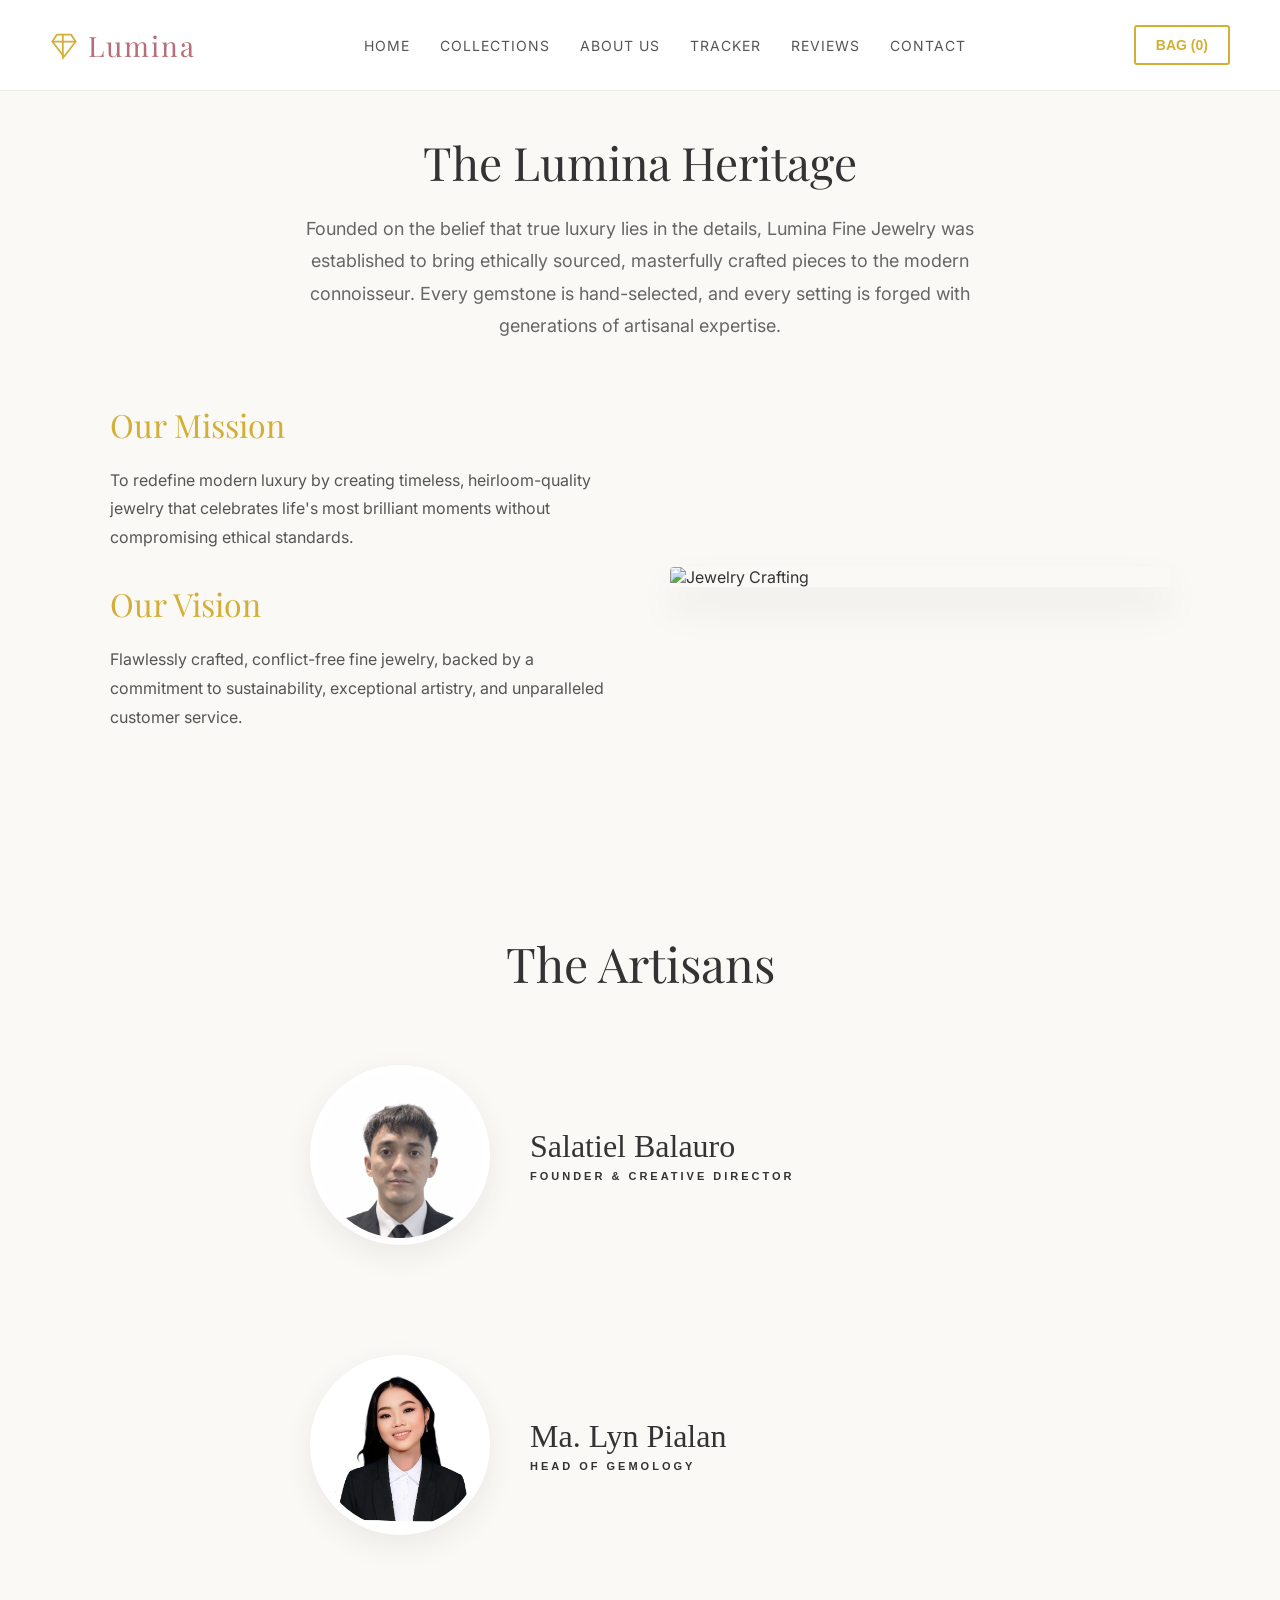
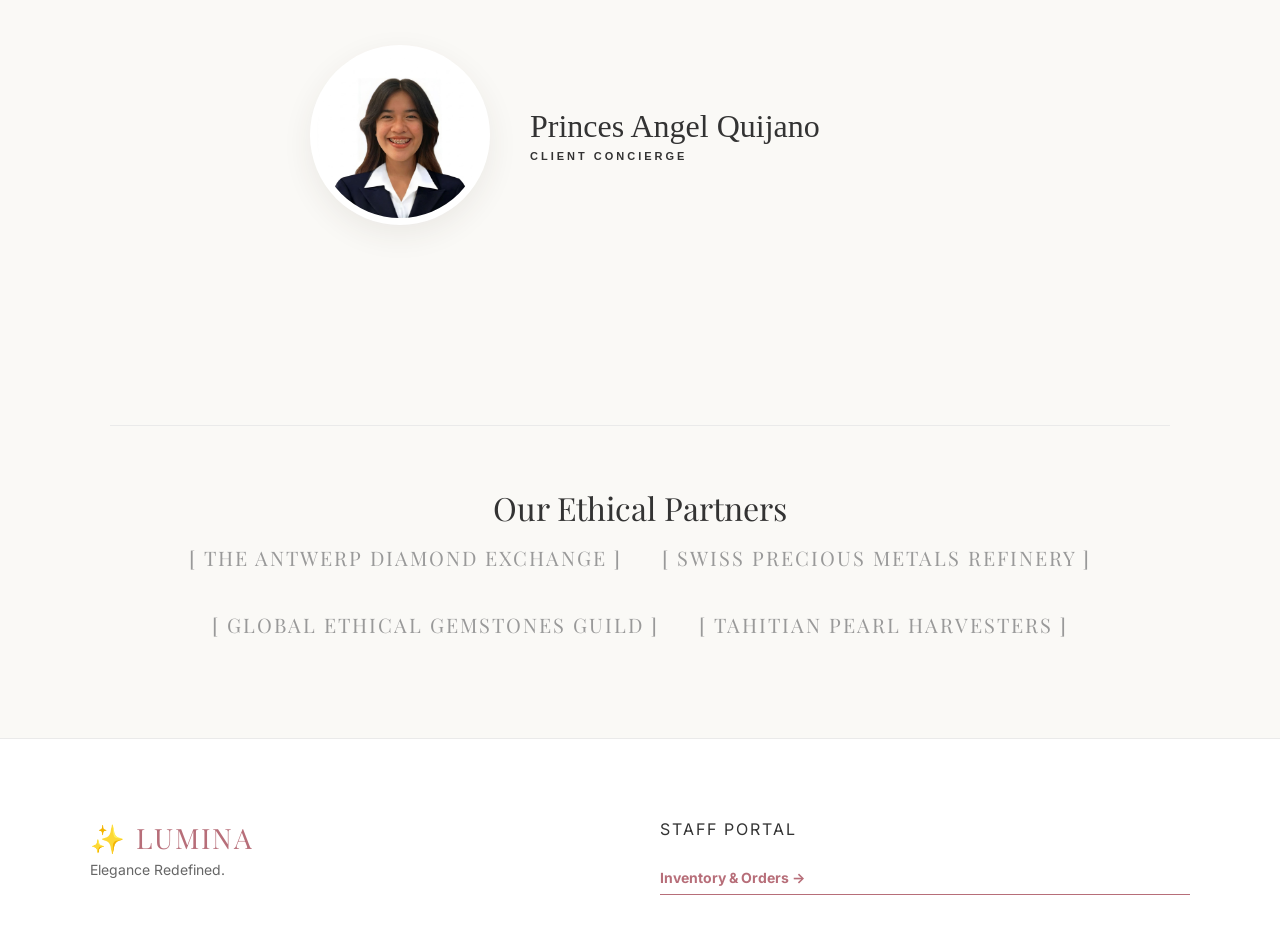
==== commit 6d61f8d0: "Refactor about.html for improved layout and content Updated the structure and styling of the about p" ====
--- a/about.html
+++ b/about.html
@@ -54,24 +54,36 @@
         <section class="leadership-section" style="opacity: 0; animation: fadeUp 1s ease forwards; animation-delay: 0.3s; text-align: center;">
             <h2 style="margin-bottom: 50px;">The Artisans</h2>
             
-            <div class="team-grid" style="display: flex; flex-direction: column; align-items: center; gap: 60px;">
+       <div class="team-grid">
                 
-                <div class="team-card ceo-tier" style="max-width: 400px; width: 100%;">
-                    <img src="ceo.jpg" alt="Salatiel Balauro" style="width: 200px; height: 200px; border-radius: 50%; object-fit: cover; margin-bottom: 20px; border: 2px solid #D4AF37; padding: 5px;">
-                    <h3>Salatiel Balauro</h3>
-                    <p class="role" style="color: #D4AF37; letter-spacing: 2px; font-weight: 500;">FOUNDER & CREATIVE DIRECTOR</p>
+                <div class="team-card ceo-tier">
+                    <div class="img-wrapper">
+                        <img src="ceo.jpg" alt="Salatiel Balauro">
+                    </div>
+                    <div class="team-info">
+                        <h3>Salatiel Balauro</h3>
+                        <p class="role">Founder & Creative Director</p>
+                    </div>
                 </div>
 
-                <div class="team-card manager-tier" style="max-width: 400px; width: 100%;">
-                    <img src="manager.jpg" alt="Ma. Lyn Pialan" style="width: 200px; height: 200px; border-radius: 50%; object-fit: cover; margin-bottom: 20px; border: 2px solid #D4AF37; padding: 5px;">
-                    <h3>Ma. Lyn Pialan</h3>
-                    <p class="role" style="color: #D4AF37; letter-spacing: 2px; font-weight: 500;">HEAD OF GEMOLOGY</p>
+                <div class="team-card manager-tier">
+                    <div class="img-wrapper">
+                        <img src="manager.jpg" alt="Ma. Lyn Pialan">
+                    </div>
+                    <div class="team-info">
+                        <h3>Ma. Lyn Pialan</h3>
+                        <p class="role">Head of Gemology</p>
+                    </div>
                 </div>
 
-                <div class="team-card staff-tier" style="max-width: 400px; width: 100%;">
-                    <img src="staff.jpg" alt="Princes Angel Quijano" style="width: 200px; height: 200px; border-radius: 50%; object-fit: cover; margin-bottom: 20px; border: 2px solid #D4AF37; padding: 5px;">
-                    <h3>Princes Angel Quijano</h3>
-                    <p class="role" style="color: #D4AF37; letter-spacing: 2px; font-weight: 500;">CLIENT CONCIERGE</p>
+                <div class="team-card staff-tier">
+                    <div class="img-wrapper">
+                        <img src="staff.jpg" alt="Princes Angel Quijano">
+                    </div>
+                    <div class="team-info">
+                        <h3>Princes Angel Quijano</h3>
+                        <p class="role">Client Concierge</p>
+                    </div>
                 </div>
 
             </div>
--- a/style.css
+++ b/style.css
@@ -174,36 +174,99 @@
 .story-text p { color: #555; line-height: 1.8; margin-bottom: 20px; font-size: 16px; }
 .story-image { flex: 1; max-width: 500px; border-radius: 4px; box-shadow: 0 20px 40px rgba(0,0,0,0.08); }
 
-.leadership-section { text-align: center; border-top: 1px solid #eaeaea; padding-top: 60px; margin-bottom: 60px; }
-.leadership-section h2 { font-size: 32px; margin-bottom: 40px; }
-/* Team Grid Vertical Layout */
+.leadership-section {
+    text-align: center;
+    padding: 100px 10%;
+    background-color: var(--pearl);
+}
+
+.leadership-section H2 {
+    font-size: 48px;
+    color: var(--forest);
+    margin-bottom: 70px;
+}
+
+/* 1. Main Container (Still Vertical) */
 .team-grid {
     display: flex;
-    flex-direction: column; /* This forces vertical stacking */
+    flex-direction: column; /* Vertical Stacking */
+    align-items: center; /* Centered */
+    gap: 70px; /* Big gap between entries */
+    max-width: 1200px;
+    margin: 0 auto;
+}
+
+/* 2. Team Card Structure */
+.team-card {
+    display: flex;
+    flex-direction: row; /* Layout: Image left, text right */
     align-items: center;
-    gap: 60px;
-    padding: 40px 0;
-}
-
-.team-card {
-    text-align: center;
-    transition: transform 0.4s ease;
-}
-
-.team-card img {
-    /* Ensures the circle stays perfect */
-    display: block;
-    margin: 0 auto 20px auto;
+    gap: 40px; /* Gap between circle and text */
+    text-align: left; /* Text aligns left */
+    width: 100%;
+    max-width: 700px; /* Keeps the list clean and centered */
+    padding: 20px;
+    transition: all 0.4s ease;
+}
+
+/* Sub-page Hover effect */
+.team-card:hover {
+    transform: translateX(15px); /* Elegant slide effect on sub-page */
+}
+
+/* 3. The CIRCLE FRAME (This FIXES the margins!) */
+.team-card .img-wrapper {
+    /* Explicit, perfectly matching size for the frame */
+    flex: 0 0 180px; /* Do not shrink, do not grow, always be 180px */
+    width: 180px;
+    height: 180px;
+    
+    /* Perfect Circle and Overflow control */
+    border-radius: 50%;
+    overflow: hidden; /* Clips the image inside */
+    
+    /* The consistent frame */
+    border: 3px solid var(--sand); /* Forest for Lumina */
+    padding: 7px; /* Consistent internal padding */
+    background-color: white; /* Clean background */
+    box-shadow: 0 10px 30px rgba(59, 51, 44, 0.08); /* Soft shadow */
+    
+    /* Ensures centering inside the flex row */
+    margin: 0;
+}
+
+/* 4. The IMAGE INSIDE (Perfectly Unified Crop) */
+.team-card .img-wrapper img {
+    width: 100%; /* Spans the wrapper */
+    height: 100%;
+    border-radius: 50%; /* Circle */
+    
+    /* CRITICAL FIX: object-fit + object-position */
+    object-fit: cover; /* Forces the image to fill the 180x180 circle */
+    object-position: center 20%; /* Nudges crop up to keep faces centered */
+    
+    transition: all 0.5s ease;
+}
+
+/* 5. Team Card Text */
+.team-info {
+    flex: 1; /* Takes remaining space */
 }
 
 .team-card h3 {
     font-family: 'Cormorant Garamond', serif;
-    font-size: 28px;
+    font-size: 32px;
+    color: var(--forest);
     margin-bottom: 5px;
 }
 
-.team-card:hover {
-    transform: translateY(-10px);
+.team-card p.role {
+    font-family: 'Montserrat', sans-serif;
+    font-size: 11px;
+    text-transform: uppercase;
+    letter-spacing: 3px;
+    color: var(--sand);
+    font-weight: 600;
 }
 /* Contact Page Specifics */
 .contact-wrapper { display: flex; gap: 50px; flex-wrap: wrap; }
